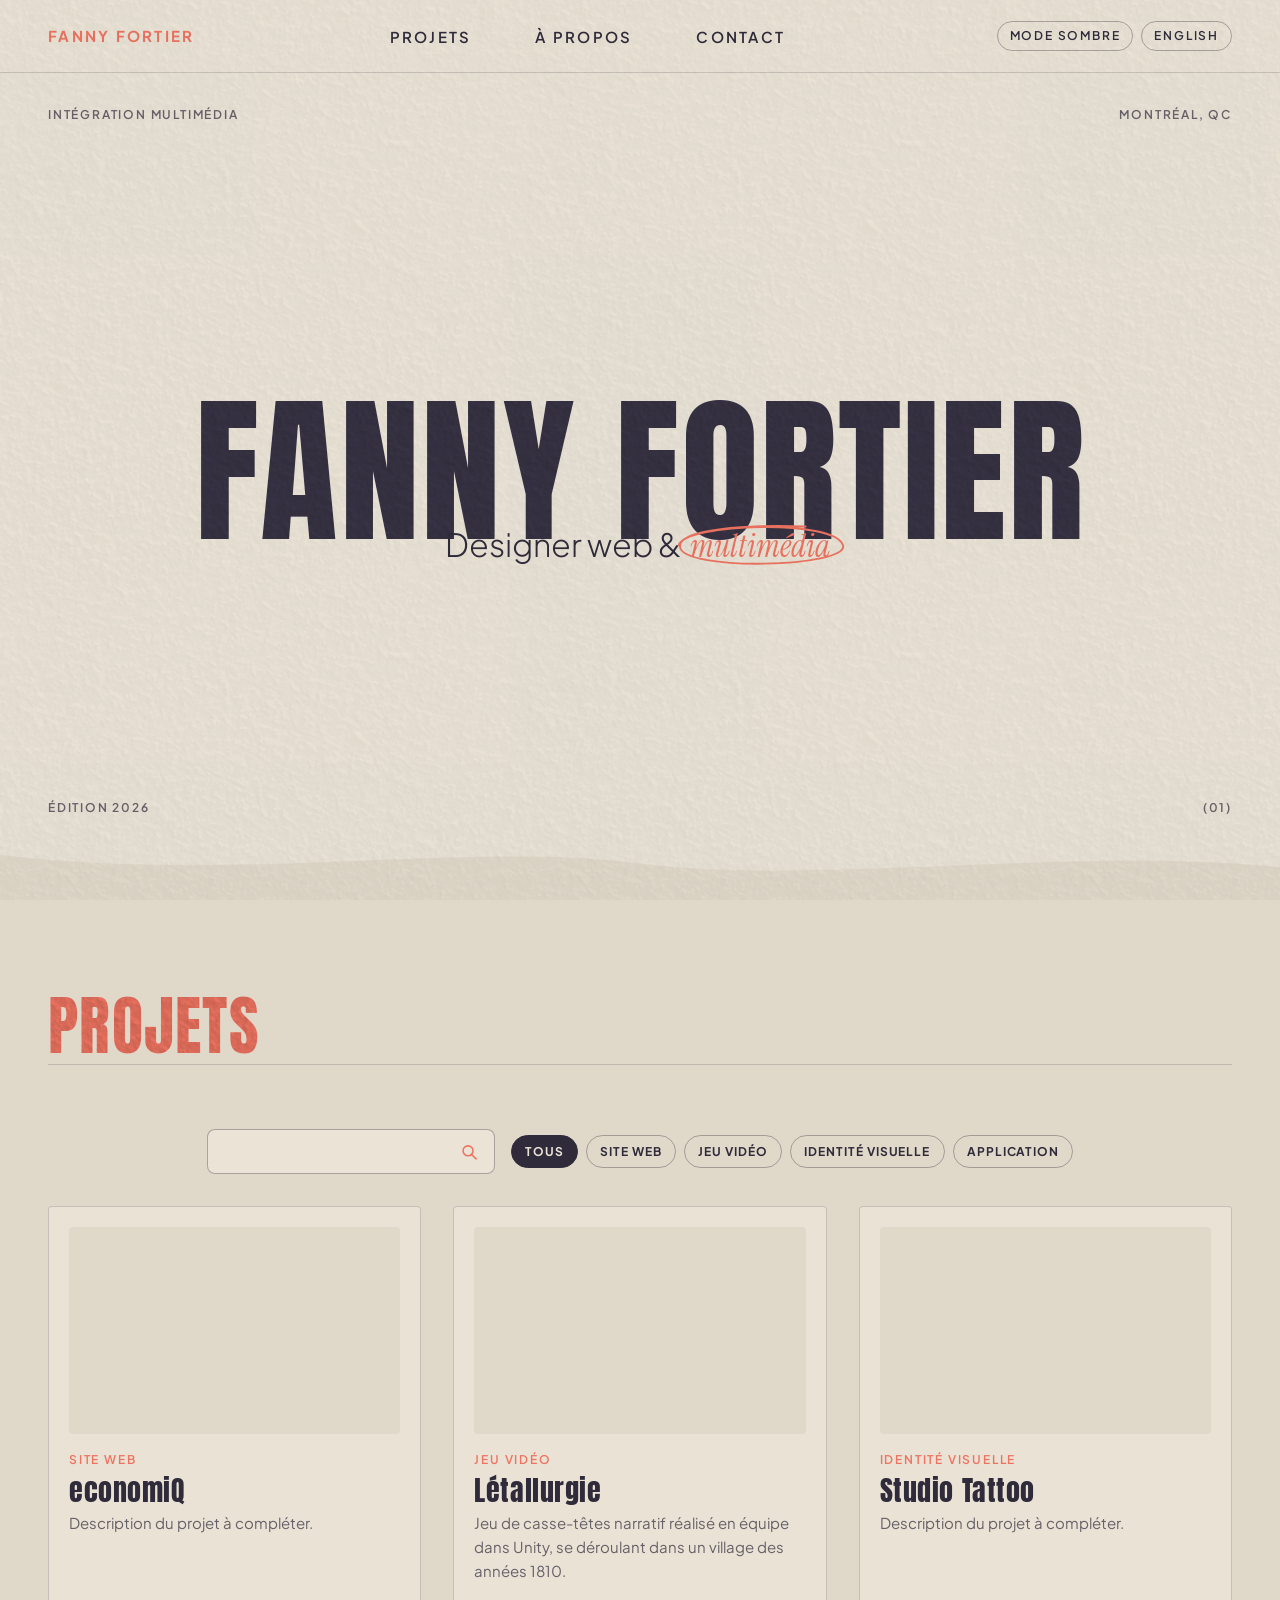
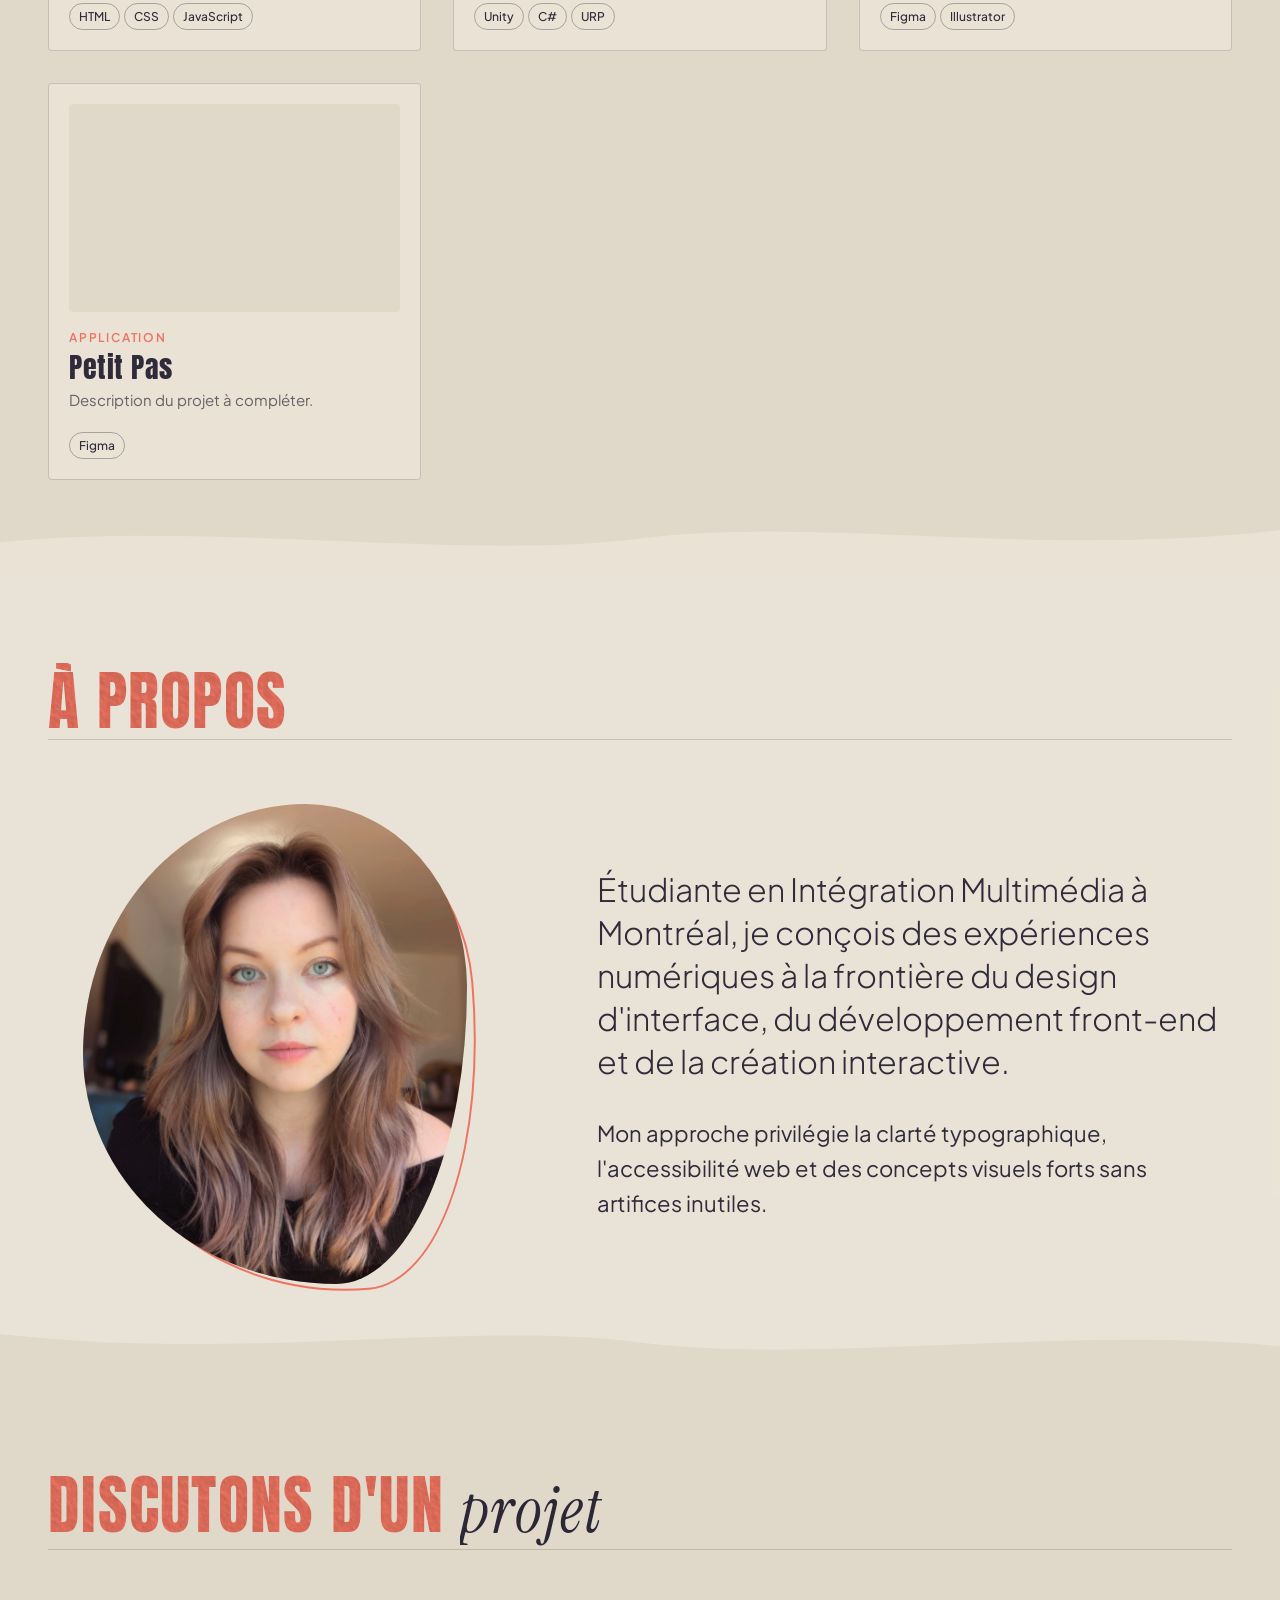
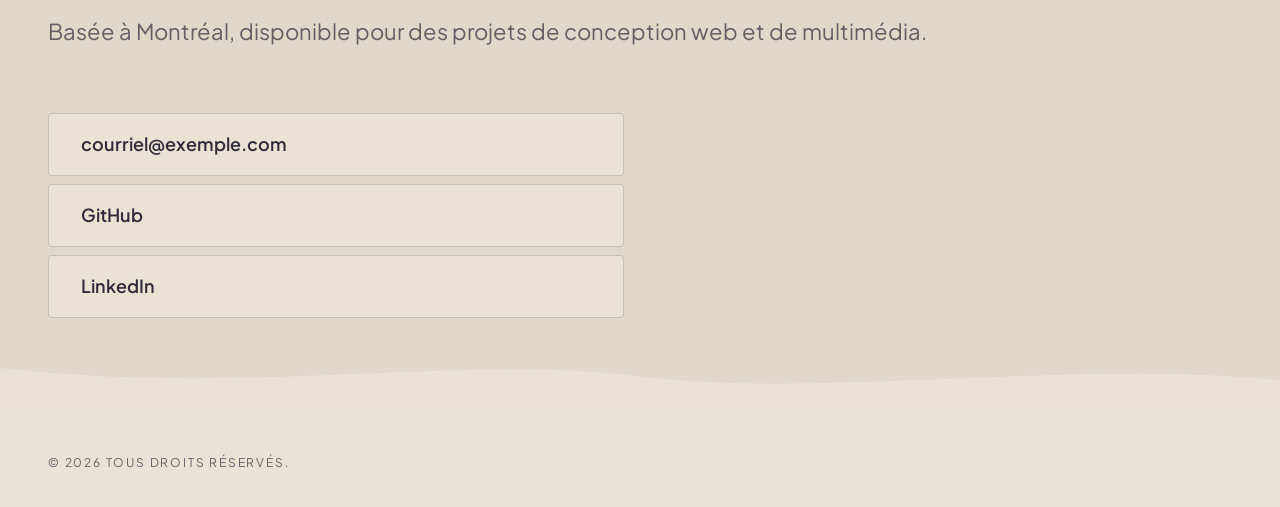
==== index.html @ d7e5c722 "Séparation et organisation des scripts js, et intégration d'animations de chargement" ====
<!DOCTYPE html>
<html lang="fr">
<head>
  <meta charset="UTF-8">
  <meta name="viewport" content="width=device-width, initial-scale=1">
  <title data-i18n="site.titre">Portfolio — Fanny Fortier</title>
  <meta name="description" data-i18n-content="site.description" content="Portfolio de Fanny Fortier, designer web & multimédia basée à Montréal.">

  <link rel="stylesheet" href="styles/main.css">
  <link rel="stylesheet" href="styles/entete.css">
  <link rel="stylesheet" href="styles/hero.css">
  <link rel="stylesheet" href="styles/projets.css">
  <link rel="stylesheet" href="styles/apropos.css">
  <link rel="stylesheet" href="styles/contact.css">
  <link rel="stylesheet" href="styles/pied.css">
  <link rel="stylesheet" href="styles/animations.css">

  <script type="module" src="scripts/interactif.js"></script>
</head>

<body>

  <!-- ========== FILTRES SVG (edge boil) ========== -->
  <svg class="filtres-svg" aria-hidden="true" focusable="false">
    <filter id="boil-1">
      <feTurbulence type="fractalNoise" baseFrequency="0.035" numOctaves="2" seed="3" result="bruit" />
      <feDisplacementMap in="SourceGraphic" in2="bruit" scale="4" xChannelSelector="R" yChannelSelector="G" />
    </filter>
    <filter id="boil-2">
      <feTurbulence type="fractalNoise" baseFrequency="0.035" numOctaves="2" seed="17" result="bruit" />
      <feDisplacementMap in="SourceGraphic" in2="bruit" scale="4" xChannelSelector="R" yChannelSelector="G" />
    </filter>
    <filter id="boil-3">
      <feTurbulence type="fractalNoise" baseFrequency="0.035" numOctaves="2" seed="42" result="bruit" />
      <feDisplacementMap in="SourceGraphic" in2="bruit" scale="4" xChannelSelector="R" yChannelSelector="G" />
    </filter>
    <filter id="boil-4">
      <feTurbulence type="fractalNoise" baseFrequency="0.035" numOctaves="2" seed="88" result="bruit" />
      <feDisplacementMap in="SourceGraphic" in2="bruit" scale="4" xChannelSelector="R" yChannelSelector="G" />
    </filter>
  </svg>

  <!-- ========== EN-TÊTE ========== -->
  <header class="entete">
    <div class="conteneur entete__interieur">

      <a href="#" class="entete__logo" data-i18n="site.nom">Fanny Fortier</a>

      <nav id="navigation-principale" class="navigation" aria-label="Navigation principale" data-i18n-aria-label="nav.etiquette">
        <ul class="navigation__liste">
          <li><a href="#projects" data-i18n="nav.projets">Projets</a></li>
          <li><a href="#about" data-i18n="nav.apropos">À propos</a></li>
          <li><a href="#contact" data-i18n="nav.contact">Contact</a></li>
        </ul>

        <div class="controles">
          <button type="button" id="bouton-theme" class="controles__bouton" aria-pressed="false">
            <span data-i18n="controles.theme">Mode sombre</span>
          </button>
          <button type="button" id="bouton-langue" class="controles__bouton">
            <span data-i18n="controles.langue">English</span>
          </button>
        </div>
      </nav>

      <button type="button" id="bouton-menu" class="entete__menu-bouton" aria-expanded="false" aria-controls="navigation-principale">
        <span class="visuellement-cache" data-i18n="menu.ouvrir">Ouvrir le menu</span>
        <span class="entete__menu-icone" aria-hidden="true"></span>
      </button>

    </div>
  </header>


  <!-- ========== CONTENU PRINCIPAL ========== -->
  <main>

    <!-- ========== HERO SECTION ========== -->
    <section class="hero">
      <span class="hero__etiquette hero__etiquette--tl etiquette" data-i18n="hero.role">Intégration multimédia</span>
      <span class="hero__etiquette hero__etiquette--tr etiquette" data-i18n="hero.lieu">Montréal, QC</span>
      
      <div class="hero__contenu">
        <h1 class="hero__nom" data-i18n-lettres="hero.nom">FANNY FORTIER</h1>
        <p class="hero__sous-titre">
          <span data-i18n="hero.sousTitre.debut">Designer web &amp;</span>
          <span class="hero__mot-accent">
            <span class="texte-accent" data-i18n="hero.sousTitre.accent">multimédia</span>
            <svg class="hero__cercle-svg" viewBox="0 0 240 80" aria-hidden="true">
              <path d="M 10 40 C 20 10, 220 5, 230 40 C 238 70, 15 75, 12 42 C 10 20, 90 12, 180 15" pathLength="1" fill="none" stroke="currentColor" stroke-width="2.5" stroke-linecap="round"/>
            </svg>
          </span>
          <span data-i18n="hero.sousTitre.fin"></span>
        </p>
      </div>

      <span class="hero__etiquette hero__etiquette--bl etiquette" data-i18n="hero.edition">Édition 2026</span>
      <span class="hero__etiquette hero__etiquette--br etiquette">(01)</span>
    </section>

    <!-- ========== PROJETS ========== -->
    <section id="projects" class="section">
      <div class="conteneur">
        <div class="projets__entete">
          <h2 data-i18n="projets.titre">Projets</h2>
        </div>

        <div class="filtre-projets">
          <div class="filtre-projets__recherche">
            <label for="recherche-projets" class="visuellement-cache" data-i18n="filtre.recherche">Rechercher un projet</label>
            <input type="search" id="recherche-projets" class="filtre-projets__champ" autocomplete="off">
            <svg class="filtre-projets__icone" viewBox="0 0 24 24" aria-hidden="true">
              <circle cx="10.5" cy="10.5" r="6.5" />
              <path d="M15.5 15.5 21 21" />
            </svg>
          </div>
          <div id="filtre-categories" class="filtre-projets__categories" role="group" aria-label="Filtrer par catégorie" data-i18n-aria-label="filtre.etiquette"></div>
        </div>
        <p id="statut-projets" class="visuellement-cache" aria-live="polite"></p>

        <div id="grille-projets" class="grille-projets">
          <p class="grille-projets__message" data-i18n="projets.chargement">Chargement des projets…</p>
        </div>
      </div>
    </section>

    <!-- ========== À PROPOS ========== -->
    <section id="about" class="section">
      <div class="conteneur">
        <div class="apropos__entete">
          <h2 data-i18n="apropos.titre">À propos</h2>
        </div>
        <div class="apropos__grille">
          <figure class="apropos__photo">
            <img src="images/apropos/fanny.jpg" alt="Fanny Fortier">
          </figure>
          <div class="apropos__contenu">
            <p class="apropos__accroche" data-i18n="apropos.accroche">Étudiante en Intégration Multimédia à Montréal, je conçois des expériences numériques à la frontière du design d'interface, du développement front-end et de la création interactive.</p>
            <p class="apropos__texte" data-i18n="apropos.texte">Mon approche privilégie la clarté typographique, l'accessibilité web et des concepts visuels forts sans artifices inutiles.</p>
          </div>
        </div>
      </div>
    </section>

    <!-- ========== CONTACT ========== -->
    <section id="contact" class="section">
      <div class="conteneur">
        <div class="contact__entete">
          <h2>
            <span data-i18n="contact.titre.debut">Discutons d'un</span>
            <span class="texte-accent" data-i18n="contact.titre.accent">projet</span>
          </h2>
        </div>
        <p data-i18n="contact.texte">Basée à Montréal, disponible pour des projets de conception web et de multimédia.</p>
        <ul class="contact__liste">
          <li><a href="mailto:courriel@exemple.com">courriel@exemple.com</a></li>
          <li><a href="https://github.com/" target="_blank" rel="noopener">GitHub</a></li>
          <li><a href="https://www.linkedin.com/" target="_blank" rel="noopener">LinkedIn</a></li>
        </ul>
      </div>
    </section>

  </main>


  <!-- ========== PIED DE PAGE ========== -->
  <footer class="pied">
    <div class="conteneur">
      <p><small>© <span id="annee-courante"></span> <span data-i18n="pied.texte">Tous droits réservés.</span></small></p>
    </div>
  </footer>


  <!-- ========== GABARIT D'UNE CARTE DE PROJET ========== -->
  <template id="gabarit-carte-projet">
    <article class="carte-projet">
      <div class="carte-projet__vignette">
        <img src="" alt="" loading="lazy">
      </div>
      <div class="carte-projet__contenu">
        <p class="carte-projet__categorie"></p>
        <h3 class="carte-projet__titre">
          <a href="" class="carte-projet__lien"></a>
        </h3>
        <p class="carte-projet__description"></p>
        <ul class="carte-projet__tags"></ul>
      </div>
    </article>
  </template>


  <!-- ========== LIGHTBOX ========== -->
  <dialog id="lightbox" class="lightbox">
    <button type="button" class="lightbox__fermer" data-i18n-aria-label="lightbox.fermer" aria-label="Fermer">
      <span aria-hidden="true">×</span>
    </button>
    <img class="lightbox__image" src="" alt="">
  </dialog>

</body>
</html>
---- styles/main.css ----
@import url("https://fonts.googleapis.com/css2?family=Anton&family=Instrument+Serif:ital@1&family=Plus+Jakarta+Sans:wght@300;400;500;600;700&display=swap");

/* =========================
   MAIN.CSS — général
   ========================= */

/* ---------- 1. VARIABLES ---------- */

/* Palette de couleur */
:root {
  color-scheme: light;

  /* Palette officielle */
  --charbon: #2f2b3a;
  --charbon-clair: #3a3547;
  --creme: #eae3d6;
  --creme-fonce: #dfd7c8;
  --corail: #ee7360;
  --corail-pale: #f4a596;
  --corail-fonce: #b8432f;

  /* Thème clair - Fonds translucides */
  --couleur-fond: color-mix(in srgb, var(--creme) 88%, transparent);
  --couleur-surface: color-mix(in srgb, var(--creme-fonce) 90%, transparent);
  --couleur-fond-plein: var(--creme);
  
  --couleur-texte: var(--charbon);
  --couleur-hero-nom: var(--charbon-clair);
  --couleur-logo: var(--corail);
  --couleur-logo-actif: var(--corail-fonce);
  --couleur-texte-doux: color-mix(in srgb, var(--charbon) 70%, transparent);
  --couleur-ligne: color-mix(in srgb, var(--charbon) 18%, transparent);
  --couleur-ligne-forte: color-mix(in srgb, var(--charbon) 35%, transparent);
  --couleur-accent: var(--corail);
  --couleur-accent-texte: var(--corail);
  --couleur-voile: color-mix(in srgb, var(--charbon) 85%, transparent);


  /* Polices */
  --police-titre: "Anton", Impact, sans-serif;
  --police-accent: "Instrument Serif", Georgia, serif;
  --police-texte: "Plus Jakarta Sans", system-ui, sans-serif;

  /* Tailles typographiques */
  --taille-hero: clamp(2.75rem, 0.3333rem + 12.0833vw, 10rem);
  --taille-h1: clamp(2.5rem, 1.3333rem + 5.8333vw, 6rem);
  --taille-h2: clamp(2rem, 1.3333rem + 3.3333vw, 4rem);
  --taille-h3: clamp(1.375rem, 1.25rem + 0.625vw, 1.75rem);
  --taille-intertitre: clamp(1.75rem, 1.4167rem + 1.6667vw, 2.75rem);
  --taille-accroche: clamp(1.25rem, 1rem + 1.25vw, 2rem);
  --taille-grand: clamp(1.125rem, 1.0417rem + 0.4167vw, 1.375rem);
  --taille-texte: clamp(1rem, 0.9583rem + 0.2083vw, 1.125rem);
  --taille-petit: clamp(0.875rem, 0.8542rem + 0.1042vw, 0.9375rem);
  --taille-micro: clamp(0.6875rem, 0.6667rem + 0.1042vw, 0.75rem);

  /* Graisses */
  --graisse-legere: 300;
  --graisse-normale: 400;
  --graisse-moyenne: 500;
  --graisse-forte: 600;
  --graisse-grasse: 700;

  /* Interlignage & Espacement */
  --interligne: 1.6;
  --interligne-titre: 0.92;
  --titre-debord-haut: 0.15em;
  --titre-debord-bas: 0.25em;
  --interligne-moyen: 1.2;
  --lettres-espacees: 0.15em;

  /* Espaces */
  --espace-xs: 0.25rem;
  --espace-s: 0.5rem;
  --espace-m: 1rem;
  --espace-l: 2rem;
  --espace-xl: 4rem;
  --espace-xxl: 6rem;

  /* Layout */
  --largeur-max: 84rem;
  --largeur-texte: 65ch;
  --largeur-blocs: 52rem;
  --gouttiere: clamp(1.25rem, 4vw, 3rem);
  --entete-hauteur: 4.5rem;
  --carte-largeur-min: 18rem;

  /* Formes */
  --rayon-pilule: 999px;
  --rayon-carte: 0.25rem;
  --rayon-petit: 0.25rem;
  --rayon-champ: 0.5rem;
  --forme-organique: 58% 42% 34% 66% / 52% 38% 62% 48%;
  --bordure: 1px solid var(--couleur-ligne);

  /* Vagues entre les sections */
  --vague-hauteur: clamp(2rem, 1.3333rem + 3.3333vw, 4rem);
  --vague-forme: url("data:image/svg+xml,%3Csvg xmlns='http://www.w3.org/2000/svg' viewBox='0 0 1440 120' preserveAspectRatio='none'%3E%3Cpath d='M0,32 C280,85 520,5 720,48 C920,90 1200,15 1440,55 L1440,120 L0,120 Z'/%3E%3C/svg%3E");

  /* Mouvement */
  --duree-theme: 0.3s;
  --duree-survol: 0.2s;
  --duree-menu: 0.5s;
  --courbe-menu: cubic-bezier(0.65, 0, 0.35, 1);

  /* Texture */
  --texture-mode: multiply;
  --texture-taille: 512px;
  --texture-opacite: 0.3;

  /* Photo */
  --photo-filtre: brightness(1.08) contrast(0.92) saturate(1.05);
  --photo-teinte: #e2869c;
  --photo-teinte-opacite: 0.2;
}

/* ---------- 2. THÈME SOMBRE ---------- */
.dark-theme {
  color-scheme: dark;

  /* Thème sombre — Légère transparence pour laisser passer le grain */
  --couleur-fond: color-mix(in srgb, var(--charbon) 90%, transparent);
  --couleur-surface: color-mix(in srgb, var(--charbon-clair) 92%, transparent);
  --couleur-fond-plein: var(--charbon);
  
  --couleur-texte: var(--creme);
  --couleur-hero-nom: var(--creme);
  --couleur-logo: var(--corail-pale);
  --couleur-logo-actif: var(--corail);
  --couleur-texte-doux: color-mix(in srgb, var(--creme) 70%, transparent);
  --couleur-ligne: color-mix(in srgb, var(--creme) 18%, transparent);
  --couleur-ligne-forte: color-mix(in srgb, var(--creme) 35%, transparent);
  --couleur-accent-texte: var(--corail);

  --texture-mode: multiply;
  --texture-opacite: 0.4;

  --photo-filtre: brightness(0.98) contrast(0.95) saturate(1);
}



/* ---------- 3. RESET ---------- */
*,
*::before,
*::after {
  box-sizing: border-box;
}

body,
h1, h2, h3, h4,
p,
ul,
figure {
  margin: 0;
}

/* Background */
html {
  background-color: var(--creme);
}

.dark-theme {
  background-color: var(--charbon);
}

body {
  position: relative;
  min-height: 100vh;
  background-color: var(--couleur-fond);
  color: var(--couleur-texte);
}

/* Texture globale */
body::before {
  content: "";
  position: fixed;
  inset: 0;
  z-index: 1000;
  pointer-events: none;

  background-image: url('../images/texture/rough-tuile.webp');
  background-repeat: repeat;
  background-size: var(--texture-taille);

  opacity: var(--texture-opacite);
  mix-blend-mode: var(--texture-mode);
}

[hidden] {
  display: none !important;
}

ul[class] {
  padding: 0;
  list-style: none;
}

img {
  display: block;
  max-width: 100%;
  height: auto;
}

button,
input,
textarea,
select {
  font: inherit;
  color: inherit;
}

html {
  scroll-behavior: smooth;
}

:focus-visible {
  outline: 2px solid var(--couleur-accent);
  outline-offset: 3px;
}


/* ---------- 4. TYPOGRAPHIE ---------- */
body {
  font-family: var(--police-texte);
  font-size: var(--taille-texte);
  font-weight: var(--graisse-normale);
  line-height: var(--interligne);
}

h1,
h2,
h3 {
  font-family: var(--police-titre);
  font-weight: var(--graisse-normale);
  line-height: var(--interligne-titre);
  letter-spacing: 0.02em;
}

h1 {
  font-size: var(--taille-h1);
  text-transform: uppercase;
}

h2 {
  font-size: var(--taille-h2);
  text-transform: uppercase;
}

h3 {
  font-size: var(--taille-h3);
  line-height: var(--interligne-moyen);
}

/* Texture dans les titres */
:is(h1, h2):not(:has(*)),
:is(h1, h2) :not(:has(*)) {
  background-image:
    url('../images/texture/rough-tuile.webp'),
    linear-gradient(currentColor, currentColor);
  background-size: var(--texture-taille), auto;
  background-blend-mode: multiply;
  -webkit-background-clip: text;
  background-clip: text;
  -webkit-text-fill-color: transparent;
  padding-block: var(--titre-debord-haut) var(--titre-debord-bas);
  margin-block: calc(var(--titre-debord-haut) * -1) calc(var(--titre-debord-bas) * -1);
}

/* Titre en morceaux : chaque morceau garde sa propre couleur */
:is(h1, h2) * {
  display: inline-block;
}

/* Surlignage */
::selection {
  background-color: var(--couleur-texte);
  color: var(--couleur-fond-plein);
}

h1::selection,
h1 *::selection {
  background-color: color-mix(in srgb, var(--corail) 50%, transparent);
}

h2::selection,
h2 *::selection {
  background-color: color-mix(in srgb, var(--couleur-texte) 25%, transparent);
}

@media (forced-colors: active) {
  :is(h1, h2):not(:has(*)),
  :is(h1, h2) :not(:has(*)) {
    background-image: none;
    -webkit-text-fill-color: currentColor;
  }
}

p {
  max-width: var(--largeur-texte);
}

small {
  font-size: var(--taille-petit);
}

a {
  color: inherit;
  text-underline-offset: 0.2em;
}

a:hover {
  color: var(--couleur-accent);
}

strong {
  font-weight: var(--graisse-grasse);
}


/* ---------- 5. LAYOUT DE BASE ---------- */
body {
  min-height: 100vh;
  background-color: var(--couleur-fond);
  color: var(--couleur-texte);
}

.conteneur {
  width: 100%;
  max-width: var(--largeur-max);
  margin-inline: auto;
  padding-inline: var(--gouttiere);
}

.section {
  padding-block: var(--espace-xxl);
  scroll-margin-top: var(--entete-hauteur);
}


/* ---------- 6. UTILITAIRES ---------- */
.etiquette {
  font-size: var(--taille-micro);
  font-weight: var(--graisse-forte);
  letter-spacing: var(--lettres-espacees);
  text-transform: uppercase;
  color: var(--couleur-texte-doux);
}

.texte-accent {
  font-family: var(--police-accent);
  font-style: italic;
  font-weight: var(--graisse-normale);
  text-transform: none;
  color: var(--couleur-accent);
}

.texte-doux {
  color: var(--couleur-texte-doux);
}

.visuellement-cache {
  position: absolute;
  width: 1px;
  height: 1px;
  overflow: hidden;
  clip-path: inset(50%);
  white-space: nowrap;
}


/* ---------- 7. SECTIONS ---------- */
.apropos__entete,
.projets__entete,
.contact__entete {
  display: flex;
  align-items: baseline;
  gap: var(--espace-m);
  margin-bottom: var(--espace-xl);
  border-bottom: var(--bordure);
  padding-bottom: var(--espace-s);
}

/* Titres de section */
.section h2 {
  color: var(--couleur-accent-texte);
}

.section h2 .texte-accent {
  color: var(--couleur-texte);
}


/* ---------- 8. VAGUES ENTRE LES SECTIONS ---------- */
.section,
.pied {
  position: relative;
}

/* Hérite le fond */
.section::before,
.pied::before {
  content: "";
  position: absolute;
  bottom: calc(100% - 1px);
  left: 0;
  width: 100%;
  height: var(--vague-hauteur);
  background-color: inherit;
  -webkit-mask: var(--vague-forme) center bottom / 100% 100% no-repeat;
  mask: var(--vague-forme) center bottom / 100% 100% no-repeat;
  pointer-events: none;
  transition: background-color var(--duree-theme) ease;
}

/* Variation */
.section:nth-of-type(odd)::before {
  transform: scaleX(-1);
}


/* ---------- 9. TRANSITIONS & ACCESSIBILITÉ ---------- */
body,
body > * {
  transition:
    background-color var(--duree-theme) ease,
    color var(--duree-theme) ease,
    border-color var(--duree-theme) ease;
}

@media (prefers-reduced-motion: reduce) {
  html {
    scroll-behavior: auto;
  }

  * {
    transition: none !important;
  }
}
---- styles/entete.css ----
/* =========================
   ENTETE.CSS — en-tête et navigation
   ========================= */

/* ---------- 1. EN-TÊTE FLOU ---------- */
.entete {
  position: sticky;
  top: 0;
  z-index: 100;
  border-bottom: var(--bordure);
  background-color: color-mix(in srgb, var(--couleur-fond) 82%, transparent);
  backdrop-filter: blur(12px);
  -webkit-backdrop-filter: blur(12px);
}

.entete__interieur {
  display: flex;
  align-items: center;
  justify-content: space-between;
  gap: var(--espace-m);
  height: var(--entete-hauteur);
}

.entete__logo {
  font-family: var(--police-texte);
  font-size: var(--taille-petit);
  font-weight: var(--graisse-grasse);
  letter-spacing: var(--lettres-espacees);
  text-transform: uppercase;
  text-decoration: none;
  color: var(--couleur-logo);
  transition: color var(--duree-survol) ease;
  -webkit-tap-highlight-color: transparent;
}

.entete__logo:hover,
.entete__logo:active,
.entete__logo:focus-visible {
  color: var(--couleur-logo-actif);
}

.navigation__liste {
  display: flex;
  align-items: center;
  gap: var(--espace-xl);
}

.navigation__liste a {
  font-size: var(--taille-petit);
  font-weight: var(--graisse-forte);
  letter-spacing: var(--lettres-espacees);
  text-transform: uppercase;
  text-decoration: none;
  transition: color var(--duree-survol) ease;
}

.controles {
  display: flex;
  align-items: center;
  gap: var(--espace-s);
}

.controles__bouton {
  padding: 0.4em 1em;
  border: 1px solid var(--couleur-ligne-forte);
  border-radius: var(--rayon-pilule);
  background: transparent;
  font-size: var(--taille-micro);
  font-weight: var(--graisse-forte);
  letter-spacing: var(--lettres-espacees);
  text-transform: uppercase;
  cursor: pointer;
  transition: border-color var(--duree-survol) ease, color var(--duree-survol) ease;
}

.controles__bouton:hover {
  border-color: var(--couleur-accent);
  color: var(--couleur-accent);
}


/* Navigation et contrôles */
.navigation {
  display: flex;
  flex: 1;
  align-items: center;
  gap: var(--espace-l);
}

.navigation__liste {
  margin-inline: auto;
}

/* Bouton hamburger (Mobile) */
.entete__menu-bouton {
  display: none;
  position: relative;
  z-index: 2;
  flex-shrink: 0;
  width: 2.75rem;
  height: 2.75rem;
  padding: 0;
  border: 1px solid var(--couleur-ligne-forte);
  border-radius: var(--rayon-pilule);
  background: transparent;
  cursor: pointer;
}

/* Icone Hamburger */
.entete__menu-icone,
.entete__menu-icone::before,
.entete__menu-icone::after {
  position: absolute;
  width: 1.1rem;
  height: 2px;
  border-radius: 2px;
  background-color: currentColor;
  transition: transform var(--duree-survol) ease, background-color var(--duree-survol) ease;
}

.entete__menu-icone {
  top: calc(50% - 1px);
  left: calc(50% - 0.55rem);
}

.entete__menu-icone::before,
.entete__menu-icone::after {
  content: "";
  left: 0;
}

.entete__menu-icone::before {
  top: -6px;
}

.entete__menu-icone::after {
  top: 6px;
}

/* Cacher quand menu s'ouvre */
.entete__menu-bouton[aria-expanded="true"] .entete__menu-icone {
  background-color: transparent;
}

.entete__menu-bouton[aria-expanded="true"] .entete__menu-icone::before {
  transform: translateY(6px) rotate(45deg);
}

.entete__menu-bouton[aria-expanded="true"] .entete__menu-icone::after {
  transform: translateY(-6px) rotate(-45deg);
}


/* ---------- 2. RESPONSIVE ---------- */
@media (max-width: 48rem) {
  /* Menu plein écran */
  .entete__menu-bouton {
    display: block;
  }

  .entete__logo {
    position: relative;
    z-index: 2;
  }

  .navigation {
    position: fixed;
    top: 0;
    left: 0;
    z-index: 1;
    flex-direction: column;
    justify-content: flex-start;
    gap: var(--espace-xl);
    width: 100%;
    height: calc(var(--entete-hauteur) + 1px);
    padding: calc(var(--entete-hauteur) + var(--espace-xxl)) var(--gouttiere) var(--espace-xl);
    overflow: hidden;
    border-bottom: var(--bordure);
    background-color: var(--couleur-fond-plein);
    visibility: hidden;
    transition:
      height var(--duree-menu) var(--courbe-menu),
      visibility 0s linear var(--duree-menu);
  }

  .navigation--ouverte {
    height: 100dvh;
    visibility: visible;
    transition:
      height var(--duree-menu) var(--courbe-menu),
      visibility 0s;
  }

  .navigation > * {
    opacity: 0;
    transform: translateY(-1rem);
    transition:
      opacity var(--duree-survol) ease,
      transform var(--duree-survol) ease;
  }

  .navigation--ouverte > * {
    opacity: 1;
    transform: none;
    transition:
      opacity var(--duree-theme) ease calc(var(--duree-menu) / 2),
      transform var(--duree-theme) var(--courbe-menu) calc(var(--duree-menu) / 2);
  }

  .navigation__liste {
    flex-direction: column;
    align-items: center;
    gap: var(--espace-l);
    margin-inline: 0;
  }

  .navigation__liste a {
    font-family: var(--police-titre);
    font-size: var(--taille-h2);
    font-weight: var(--graisse-normale);
    letter-spacing: 0.02em;
  }

  .menu-ouvert {
    overflow: hidden;
  }
}
---- styles/hero.css ----
/* =========================
   HERO.CSS — section d'accueil
   ========================= */

/* ---------- 1. HERO SECTION ---------- */
.hero {
  position: relative;
  display: flex;
  flex-direction: column;
  justify-content: center;
  align-items: center;
  min-height: calc(100vh - var(--entete-hauteur));
  padding-inline: var(--gouttiere);
  text-align: center;
  overflow: hidden;
}

/* Étiquettes */
.hero__etiquette {
  position: absolute;
  z-index: 2;
}
.hero__etiquette--tl { top: var(--espace-l); left: var(--gouttiere); }
.hero__etiquette--tr { top: var(--espace-l); right: var(--gouttiere); }
.hero__etiquette--bl { bottom: calc(var(--espace-xl) + 20px); left: var(--gouttiere); }
.hero__etiquette--br { bottom: calc(var(--espace-xl) + 20px); right: var(--gouttiere); }

.hero__contenu {
  position: relative;
  z-index: 2;
  margin-block: auto;
}

.hero__nom {
  font-size: var(--taille-hero);
  line-height: 0.88;
  letter-spacing: 0.01em;
  color: var(--couleur-hero-nom);
  margin-bottom: calc(var(--espace-m) - var(--titre-debord-bas));
}

.hero__sous-titre {
  font-size: var(--taille-accroche);
  font-weight: var(--graisse-legere);
  margin-inline: auto;
  max-width: none;
}

.hero__mot-accent {
  position: relative;
  display: inline-block;
  padding-inline: 0.15em;
}

/* Cercle scribbly surligneur */
.hero__cercle-svg {
  position: absolute;
  top: -20%;
  left: -10%;
  width: 120%;
  height: 140%;
  pointer-events: none;
  color: var(--couleur-accent);
  overflow: visible;
}


/* ---------- 2. RESPONSIVE ---------- */
@media (max-width: 48rem) {
  .hero__etiquette--tl,
  .hero__etiquette--tr,
  .hero__etiquette--bl,
  .hero__etiquette--br {
    display: none; /* Masquer les petits coins sur mobile pour ne pas surcharger */
  }
}
---- styles/projets.css ----
/* =========================
   PROJETS.CSS — grille, filtres, page projet et lightbox
   ========================= */

/* ---------- 1. GRILLE ET FILTRES ---------- */
#projects {
  background-color: var(--couleur-surface);
}

.grille-projets {
  display: grid;
  grid-template-columns: repeat(auto-fill, minmax(min(100%, var(--carte-largeur-min)), 1fr));
  gap: var(--espace-l);
}

.grille-projets__message {
  color: var(--couleur-texte-doux);
}

/* Filtre et recherche */
.filtre-projets {
  display: flex;
  flex-wrap: wrap;
  align-items: center;
  justify-content: center;
  gap: var(--espace-m);
  margin-bottom: var(--espace-l);
}

.filtre-projets__recherche {
  position: relative;
  flex: 0 1 18rem;
}

.filtre-projets__champ {
  width: 100%;
  padding: 0.65em 2.75em 0.65em 1em;
  border: 1px solid var(--couleur-ligne-forte);
  border-radius: var(--rayon-champ);
  background-color: var(--couleur-fond-plein);
  font-size: var(--taille-petit);
  transition: border-color var(--duree-survol) ease;
}

.filtre-projets__champ:hover,
.filtre-projets__champ:focus {
  border-color: var(--couleur-accent);
}

.filtre-projets__icone {
  position: absolute;
  top: 50%;
  right: 0.9em;
  width: 1.15rem;
  height: 1.15rem;
  translate: 0 -50%;
  fill: none;
  stroke: var(--couleur-accent);
  stroke-width: 2;
  stroke-linecap: round;
  pointer-events: none;
}

.filtre-projets__categories {
  display: flex;
  flex-wrap: wrap;
  gap: var(--espace-s);
}

.filtre-projets__bouton {
  flex-shrink: 0;
  padding: 0.5em 1.1em;
  border: 1px solid var(--couleur-ligne-forte);
  border-radius: var(--rayon-pilule);
  background-color: transparent;
  font-size: var(--taille-micro);
  font-weight: var(--graisse-grasse);
  letter-spacing: 0.08em;
  text-transform: uppercase;
  white-space: nowrap;
  cursor: pointer;
  transition:
    background-color var(--duree-survol) ease,
    border-color var(--duree-survol) ease,
    color var(--duree-survol) ease;
}

.filtre-projets__bouton:hover {
  border-color: var(--couleur-accent);
  color: var(--couleur-accent);
}

.filtre-projets__bouton[aria-pressed="true"] {
  border-color: var(--couleur-texte);
  background-color: var(--couleur-texte);
  color: var(--couleur-fond-plein);
}

/* Carte de projet */
.carte-projet {
  position: relative;
  display: flex;
  flex-direction: column;
  gap: var(--espace-m);
  padding: 1.25rem;
  border: var(--bordure);
  border-radius: var(--rayon-carte);
  background-color: var(--couleur-fond);
  transition: border-color var(--duree-survol) ease;
}

.carte-projet:hover,
.carte-projet:focus-within {
  border-color: var(--couleur-accent);
}

/* Accessibilité de focus */
.carte-projet:has(.carte-projet__lien:focus-visible) {
  outline: 2px solid var(--couleur-accent);
  outline-offset: 3px;
}

.carte-projet:hover .carte-projet__titre {
  color: var(--couleur-accent);
}

.carte-projet__vignette {
  aspect-ratio: 16 / 10;
  overflow: hidden;
  border-radius: var(--rayon-petit);
  background-color: var(--couleur-surface);
}

.carte-projet__vignette img {
  width: 100%;
  height: 100%;
  object-fit: cover;
}

.carte-projet__contenu {
  display: flex;
  flex: 1;
  flex-direction: column;
  gap: var(--espace-xs);
}

.carte-projet__categorie,
.projet__categorie {
  font-size: var(--taille-micro);
  font-weight: var(--graisse-forte);
  letter-spacing: var(--lettres-espacees);
  text-transform: uppercase;
  color: var(--couleur-accent);
}

.carte-projet__titre {
  font-size: 1.75rem;
  transition: color var(--duree-survol) ease;
}

/* Lien projet */
.carte-projet__lien {
  color: inherit;
  text-decoration: none;
}

.carte-projet__lien::after {
  content: "";
  position: absolute;
  inset: 0;
}

.carte-projet__lien:focus-visible {
  outline: none;
}

.carte-projet__description {
  font-size: var(--taille-petit);
  color: var(--couleur-texte-doux);
  margin-bottom: var(--espace-m);
}

.carte-projet__tags {
  display: flex;
  flex-wrap: wrap;
  gap: var(--espace-xs);
}

.carte-projet__tags {
  margin-top: auto;
}

.carte-projet__tags li {
  padding: 0.25em 0.75em;
  border: 1px solid var(--couleur-ligne-forte);
  border-radius: var(--rayon-pilule);
  font-size: var(--taille-micro);
  font-weight: var(--graisse-moyenne);
}


/* ---------- 2. PAGE PROJET ---------- */
body:has(dialog[open]) {
  overflow: hidden;
}

/* Entête */
.projet__entete {
  padding-block: var(--espace-xl) calc(var(--espace-xxl) + var(--vague-hauteur));
}

.projet__entete .conteneur {
  display: flex;
  flex-direction: column;
  gap: var(--espace-m);
}

.projet__retour {
  align-self: flex-start;
  margin-bottom: var(--espace-l);
  text-decoration: none;
}

.projet__retour:hover {
  color: var(--couleur-accent);
}

.projet__description {
  max-width: 40ch;
  font-size: var(--taille-accroche);
  font-weight: var(--graisse-legere);
  line-height: 1.35;
}

/* Fiche */
.projet__fiche {
  display: grid;
  grid-template-columns: repeat(auto-fit, minmax(10rem, 1fr));
  gap: var(--espace-m) var(--espace-l);
  margin: var(--espace-l) 0 0;
  padding-top: var(--espace-m);
  border-top: var(--bordure);
}

.projet__fiche dt,
.bloc-media__infos dt {
  font-size: var(--taille-micro);
  font-weight: var(--graisse-forte);
  letter-spacing: var(--lettres-espacees);
  text-transform: uppercase;
  color: var(--couleur-texte-doux);
}

.projet__fiche dd {
  margin: var(--espace-xs) 0 0;
  font-weight: var(--graisse-moyenne);
}

.projet__liens {
  display: flex;
  flex-wrap: wrap;
  gap: var(--espace-s);
  margin-top: var(--espace-m);
}

.projet__liens a {
  display: inline-block;
  padding: 0.5em 1.1em;
  border: 1px solid var(--couleur-ligne-forte);
  border-radius: var(--rayon-pilule);
  font-size: var(--taille-micro);
  font-weight: var(--graisse-grasse);
  letter-spacing: 0.08em;
  text-transform: uppercase;
  text-decoration: none;
  transition: border-color var(--duree-survol) ease, color var(--duree-survol) ease;
}

.projet__liens a:hover {
  border-color: var(--couleur-accent);
}

/* Corps */
.projet__corps {
  background-color: var(--couleur-surface);
}

.projet__couverture {
  margin: 0 0 var(--espace-xxl);
}

.projet__couverture-bouton,
.bloc-media__image {
  display: block;
  width: 100%;
  padding: 0;
  border: 0;
  background: none;
  cursor: zoom-in;
}

.projet__couverture img {
  width: 100%;
  aspect-ratio: 16 / 9;
  object-fit: cover;
  border-radius: var(--rayon-carte);
}

/* Image introuvable */
.media--vide {
  aspect-ratio: 16 / 9;
  border-radius: var(--rayon-carte);
  background-color: var(--couleur-fond);
  cursor: default;
}

.media--vide img {
  display: none;
}

/* Colonne de lecture, les blocs pleine largeur en sortent */
.projet__blocs {
  display: grid;
  grid-template-columns: minmax(0, 1fr) min(var(--largeur-blocs), 100%) minmax(0, 1fr);
  row-gap: var(--espace-xxl);
}

.projet__blocs > * {
  grid-column: 2;
}

.projet__blocs > .bloc-media--pleine,
.projet__blocs > .bloc-duo {
  grid-column: 1 / -1;
}

/* Bloc texte */
.bloc-texte,
.bloc-duo__texte {
  display: flex;
  flex-direction: column;
  gap: var(--espace-m);
}

.bloc-texte__titre {
  font-size: var(--taille-intertitre);
}

.bloc-texte__paragraphes {
  display: flex;
  flex-direction: column;
  gap: var(--espace-m);
  font-size: var(--taille-grand);
}

/* Bloc média */
.bloc-media {
  margin: 0;
  overflow: hidden;
  border: var(--bordure);
  border-radius: var(--rayon-carte);
  background-color: var(--couleur-fond);
}

.bloc-media__cadre img,
.bloc-media__video {
  display: block;
  width: 100%;
  height: auto;
}

.bloc-media__video--externe {
  aspect-ratio: 16 / 9;
  height: auto;
  border: 0;
  background-color: var(--charbon);
}

.bloc-media .media--vide {
  border-radius: 0;
  background-color: var(--couleur-surface);
}

.bloc-media__fiche {
  display: flex;
  flex-wrap: wrap;
  align-items: baseline;
  justify-content: space-between;
  gap: var(--espace-s) var(--espace-l);
  padding: var(--espace-m);
  border-top: var(--bordure);
}

.bloc-media__legende {
  max-width: 45ch;
  font-size: var(--taille-petit);
  color: var(--couleur-texte-doux);
}

.bloc-media__infos {
  display: flex;
  flex-wrap: wrap;
  gap: var(--espace-xs) var(--espace-l);
  margin: 0;
}

.bloc-media__infos > div {
  display: flex;
  align-items: baseline;
  gap: var(--espace-s);
}

.bloc-media__infos dd {
  margin: 0;
  font-size: var(--taille-petit);
  font-weight: var(--graisse-moyenne);
}

/* Bloc duo */
.bloc-duo {
  display: grid;
  align-items: center;
  gap: var(--espace-l);
}

/* Projet suivant */
.projet__suivant {
  background-color: var(--couleur-fond);
}

.projet__suivant .conteneur {
  display: flex;
  flex-direction: column;
  align-items: center;
  gap: var(--espace-s);
  text-align: center;
}

.projet__suivant-lien {
  font-family: var(--police-titre);
  font-size: var(--taille-h2);
  line-height: var(--interligne-titre);
  text-transform: uppercase;
  text-decoration: none;
  color: var(--couleur-accent-texte);
}

.projet__suivant-lien::after {
  content: " →";
}

.projet__suivant-lien:hover {
  color: var(--couleur-texte);
}


/* ---------- 3. LIGHTBOX ---------- */
.lightbox {
  max-width: 90vw;
  max-height: 90vh;
  padding: var(--espace-m);
  border: var(--bordure);
  border-radius: var(--rayon-carte);
  background-color: var(--couleur-fond);
  color: var(--couleur-texte);
}

.lightbox::backdrop {
  background-color: var(--couleur-voile);
}

.lightbox__fermer {
  display: block;
  margin-left: auto;
  margin-bottom: var(--espace-s);
  padding: 0.2em 0.8em;
  border: 1px solid var(--couleur-ligne-forte);
  border-radius: var(--rayon-pilule);
  background: none;
  font-size: var(--taille-grand);
  cursor: pointer;
}

.lightbox__fermer:hover {
  border-color: var(--couleur-accent);
  color: var(--couleur-accent);
}

.lightbox__image {
  max-height: 80vh;
  width: auto;
  margin-inline: auto;
}


/* ---------- 4. RESPONSIVE ---------- */
@media (max-width: 64rem) {

  /* Filtre : scroll horizontal */
  .filtre-projets {
    flex-direction: column;
    align-items: stretch;
  }

  .filtre-projets__recherche {
    flex: none;
    align-self: center;
    width: min(100%, 28rem);
  }

  .filtre-projets__categories {
    flex-wrap: nowrap;
    margin-inline: calc(var(--gouttiere) * -1);
    padding: 2px var(--gouttiere);
    overflow-x: auto;
    overscroll-behavior-x: contain;
    scrollbar-width: none;
  }

  .filtre-projets__categories::-webkit-scrollbar {
    display: none;
  }

  .filtre-projets__categories > :first-child {
    margin-left: auto;
  }

  .filtre-projets__categories > :last-child {
    margin-right: auto;
  }
}

@media (max-width: 48rem) {
  .filtre-projets__recherche {
    align-self: stretch;
    width: 100%;
  }

  .filtre-projets__categories > :first-child {
    margin-left: 0;
  }
  /* Grille : scroll horizontal */
  .grille-projets {
    display: flex;
    gap: var(--espace-m);
    margin-inline: calc(var(--gouttiere) * -1);
    padding-inline: var(--gouttiere);
    padding-bottom: var(--espace-m);
    overflow-x: auto;
    overscroll-behavior-x: contain;
    scroll-snap-type: x mandatory;
    scroll-padding-inline: var(--gouttiere);
  }

  .carte-projet {
    flex: 0 0 min(82%, 20rem);
    scroll-snap-align: start;
  }
  /* Page projet */
  .projet__entete {
    padding-top: var(--espace-l);
  }

  .projet__couverture {
    margin-bottom: var(--espace-xl);
  }

  .projet__blocs {
    row-gap: var(--espace-xl);
  }

  .bloc-media__fiche {
    flex-direction: column;
  }
}

@media (min-width: 48rem) {
  .bloc-duo {
    grid-template-columns: minmax(0, 1fr) minmax(0, 1fr);
    gap: var(--espace-xl);
  }

  .bloc-duo--inverse .bloc-duo__media {
    order: 2;
  }
}
---- styles/apropos.css ----
/* =========================
   APROPOS.CSS — section À propos
   ========================= */

/* ---------- 1. À PROPOS ---------- */
#about {
  background-color: var(--couleur-fond);
}

.apropos__grille {
  display: grid;
  gap: var(--espace-xl);
  align-items: center;
}

.apropos__photo {
  position: relative;
  isolation: isolate;
  justify-self: center;
  width: min(70%, 16rem);
  aspect-ratio: 4 / 5;
  margin: 0;
}

.apropos__photo::before {
  content: "";
  position: absolute;
  inset: 0;
  border: 2px solid var(--couleur-accent);
  border-radius: var(--forme-organique);
  translate: 0.75rem 0.75rem;
  rotate: -5deg;
}

.apropos__photo img {
  position: relative;
  width: 100%;
  height: 100%;
  object-fit: cover;
  overflow: hidden;
  border-radius: var(--forme-organique);
  background-color: var(--couleur-surface);
  color: transparent;
  filter: var(--photo-filtre);
}

.apropos__photo::after {
  content: "";
  position: absolute;
  inset: 0;
  border-radius: var(--forme-organique);
  background-color: var(--photo-teinte);
  opacity: var(--photo-teinte-opacite);
  mix-blend-mode: soft-light;
  pointer-events: none;
}

.apropos__contenu {
  display: flex;
  flex-direction: column;
  gap: var(--espace-l);
}

.apropos__accroche {
  font-size: var(--taille-accroche);
  font-weight: var(--graisse-legere);
  line-height: 1.35;
}

.apropos__texte {
  font-size: var(--taille-grand);
}

@media (min-width: 48rem) {
  .apropos__grille {
    grid-template-columns: minmax(0, 2fr) minmax(0, 3fr);
  }

  .apropos__photo {
    width: 100%;
  }
}

@media (min-width: 64rem) {
  .apropos__grille {
    grid-template-columns: minmax(0, 5fr) minmax(0, 7fr);
    gap: var(--espace-xxl);
  }

  .apropos__photo {
    width: min(100%, 24rem);
  }
}
---- styles/contact.css ----
/* =========================
   CONTACT.CSS — section Contact
   ========================= */

/* ---------- 1. CONTACT ---------- */
#contact {
  background-color: var(--couleur-surface);
}

#contact > .conteneur > p {
  margin-bottom: var(--espace-xl);
  font-size: var(--taille-grand);
  color: var(--couleur-texte-doux);
}

.contact__liste {
  display: grid;
  gap: var(--espace-s);
  max-width: 36rem;
}

.contact__liste a {
  display: flex;
  justify-content: space-between;
  align-items: center;
  padding: var(--espace-m) var(--espace-l);
  border: var(--bordure);
  border-radius: var(--rayon-petit);
  background-color: var(--couleur-fond);
  font-weight: var(--graisse-forte);
  text-decoration: none;
  transition: border-color var(--duree-survol) ease, transform var(--duree-survol) ease;
}

.contact__liste a:hover {
  border-color: var(--couleur-accent);
  color: var(--couleur-accent);
}
---- styles/pied.css ----
/* =========================
   PIED.CSS — pied de page
   ========================= */

/* ---------- 1. PIED DE PAGE ---------- */
.pied {
  padding-block: var(--espace-l);
  background-color: var(--couleur-fond);
  color: var(--couleur-texte-doux);
}

.pied small {
  font-size: var(--taille-micro);
  letter-spacing: var(--lettres-espacees);
  text-transform: uppercase;
}
---- styles/animations.css ----
/* =========================
   ANIMATIONS.CSS — animations d'entrée
   ========================= */

/* ---------- 1. VARIABLES ---------- */
:root {
  --courbe-rebond: cubic-bezier(0.34, 1.56, 0.64, 1);
  --courbe-douce: cubic-bezier(0.22, 1, 0.36, 1);
  --duree-entree: 0.9s;
  --delai-lettre: 0.05s;
  --vitesse-boil: 0.4s;
}


/* ---------- 2. KEYFRAMES ---------- */
@keyframes monter-rebond {
  from {
    opacity: 0;
    transform: translateY(40%);
  }

  to {
    opacity: 1;
    transform: none;
  }
}

@keyframes descendre {
  from {
    opacity: 0;
    transform: translateY(-100%);
  }

  to {
    opacity: 1;
    transform: none;
  }
}

@keyframes apparaitre {
  from {
    opacity: 0;
  }

  to {
    opacity: 1;
  }
}

@keyframes bouillir {
  0% {
    filter: url(#boil-1);
  }

  25% {
    filter: url(#boil-2);
  }

  50% {
    filter: url(#boil-3);
  }

  75% {
    filter: url(#boil-4);
  }
}

@keyframes dessiner {
  from {
    stroke-dashoffset: 1;
  }

  to {
    stroke-dashoffset: 0;
  }
}


/* ---------- 3. TITRE EN LETTRES ---------- */
.filtres-svg {
  position: absolute;
  width: 0;
  height: 0;
  overflow: hidden;
}

.decoupe__mot {
  white-space: nowrap;
}


/* ---------- 4. ENTRÉE DE LA PAGE ---------- */
@media (prefers-reduced-motion: no-preference) {
  .entete {
    animation: descendre 0.6s var(--courbe-douce) both;
  }

  .hero__nom .decoupe__lettre {
    animation: monter-rebond 0.7s var(--courbe-rebond) both;
    animation-delay: calc(0.15s + var(--i) * var(--delai-lettre));
  }

  .hero__sous-titre {
    animation: monter-rebond var(--duree-entree) var(--courbe-rebond) 0.6s both;
  }

  .hero__cercle-svg path {
    stroke-dasharray: 1;
    animation: dessiner 0.8s var(--courbe-douce) 1.2s both;
  }

  .hero__etiquette {
    animation: apparaitre 0.6s ease 1.4s both;
  }

  /* Sans JS, le titre entre d'un bloc */
  .hero__nom {
    animation:
      monter-rebond var(--duree-entree) var(--courbe-rebond) 0.15s both,
      bouillir var(--vitesse-boil) steps(1) infinite;
  }

  /* Avec JS, lettre par lettre (edge boil en continu) */
  .hero__nom:has(.decoupe__lettre) {
    animation: bouillir var(--vitesse-boil) steps(1) infinite;
  }
}
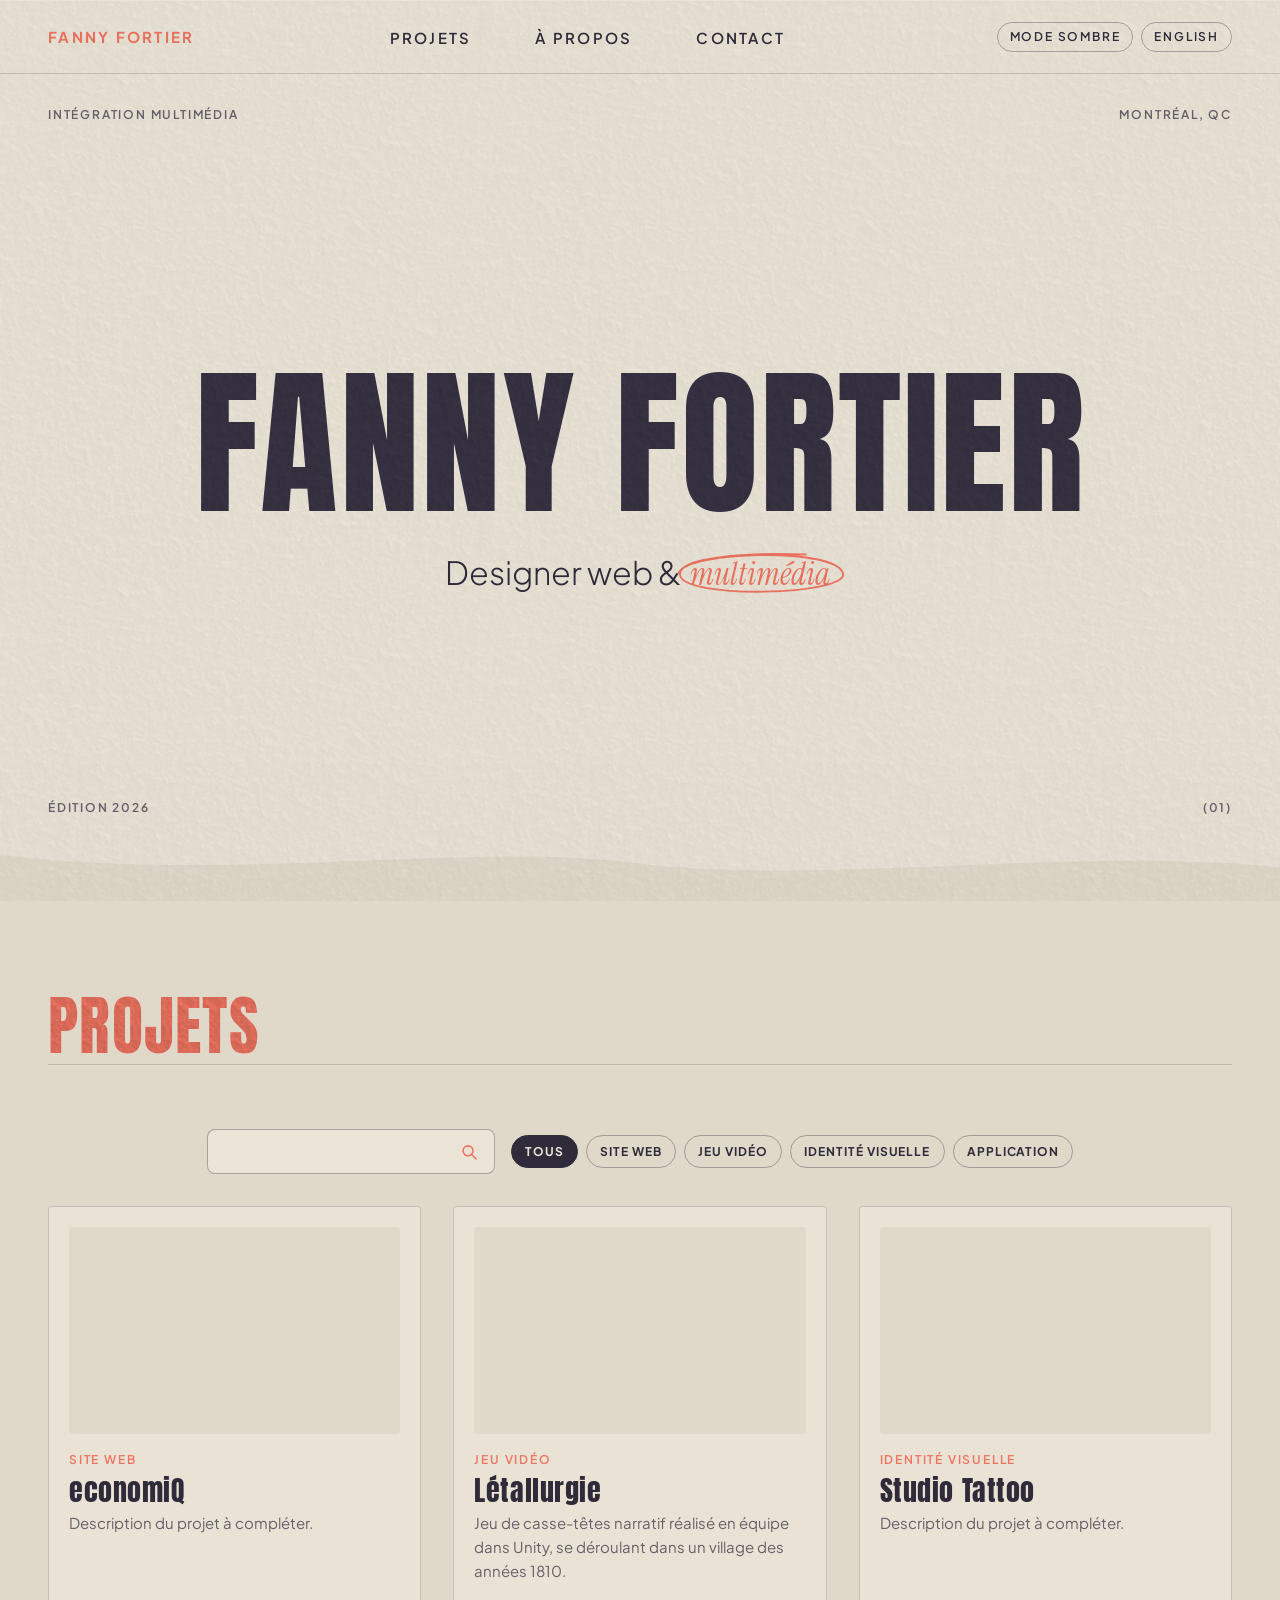
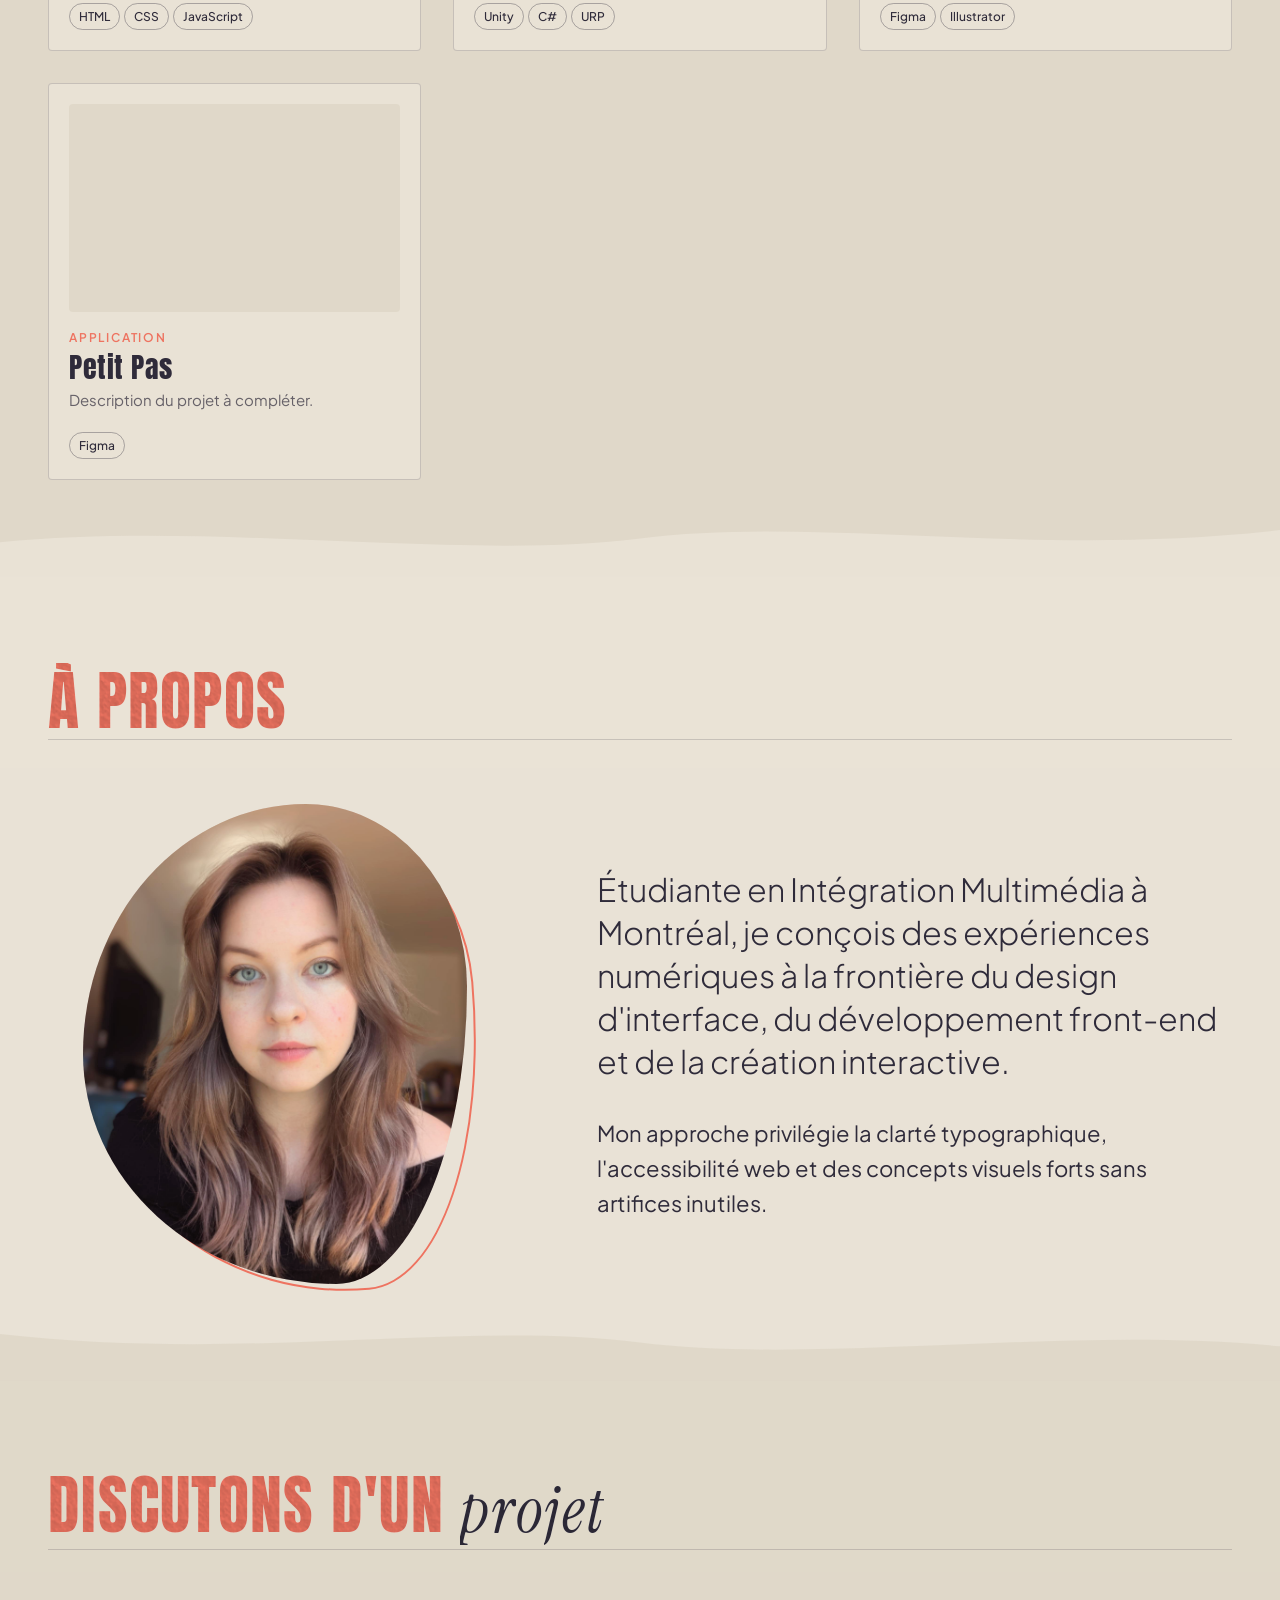
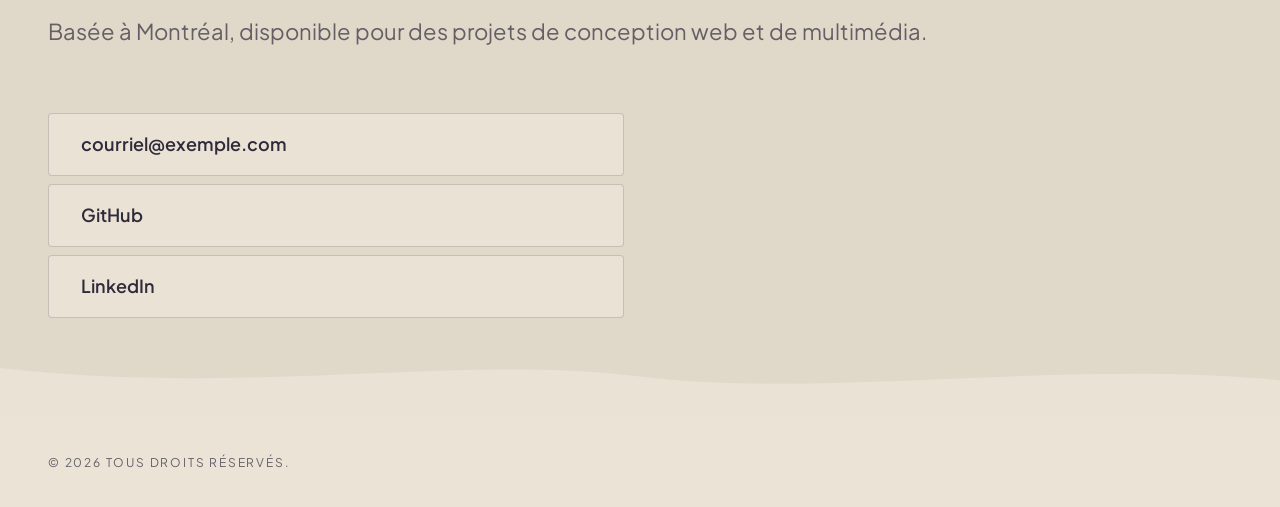
==== commit fe122ea0: "Corrections du hero en adaptabilité, et progression dans les animations de chargement" ====
--- a/index.html
+++ b/index.html
@@ -102,7 +102,7 @@
     <section id="projects" class="section">
       <div class="conteneur">
         <div class="projets__entete">
-          <h2 data-i18n="projets.titre">Projets</h2>
+          <h2 data-i18n-lettres="projets.titre">Projets</h2>
         </div>
 
         <div class="filtre-projets">
@@ -128,7 +128,7 @@
     <section id="about" class="section">
       <div class="conteneur">
         <div class="apropos__entete">
-          <h2 data-i18n="apropos.titre">À propos</h2>
+          <h2 data-i18n-lettres="apropos.titre">À propos</h2>
         </div>
         <div class="apropos__grille">
           <figure class="apropos__photo">
@@ -147,8 +147,8 @@
       <div class="conteneur">
         <div class="contact__entete">
           <h2>
-            <span data-i18n="contact.titre.debut">Discutons d'un</span>
-            <span class="texte-accent" data-i18n="contact.titre.accent">projet</span>
+            <span data-i18n-lettres="contact.titre.debut">Discutons d'un</span>
+            <span class="texte-accent" data-i18n-lettres="contact.titre.accent">projet</span>
           </h2>
         </div>
         <p data-i18n="contact.texte">Basée à Montréal, disponible pour des projets de conception web et de multimédia.</p>
--- a/styles/main.css
+++ b/styles/main.css
@@ -333,7 +333,17 @@
 
 .section {
   padding-block: var(--espace-xxl);
-  scroll-margin-top: var(--entete-hauteur);
+}
+
+/* Accueil : le haut des sections s'aligne sous l'en-tête */
+html:has(.hero) {
+  scroll-snap-type: y proximity;
+  scroll-padding-top: var(--entete-hauteur);
+}
+
+.hero,
+.section {
+  scroll-snap-align: start;
 }
 
 
--- a/styles/hero.css
+++ b/styles/hero.css
@@ -36,7 +36,7 @@
   line-height: 0.88;
   letter-spacing: 0.01em;
   color: var(--couleur-hero-nom);
-  margin-bottom: calc(var(--espace-m) - var(--titre-debord-bas));
+  margin-bottom: var(--espace-l);
 }
 
 .hero__sous-titre {
--- a/styles/animations.css
+++ b/styles/animations.css
@@ -9,6 +9,7 @@
   --duree-entree: 0.9s;
   --delai-lettre: 0.05s;
   --vitesse-boil: 0.4s;
+  --delai-cascade: 0.08s;
 }
 
 
@@ -17,6 +18,18 @@
   from {
     opacity: 0;
     transform: translateY(40%);
+  }
+
+  to {
+    opacity: 1;
+    transform: none;
+  }
+}
+
+@keyframes entrer-rebond {
+  from {
+    opacity: 0;
+    transform: translateY(2.5rem);
   }
 
   to {
@@ -125,3 +138,31 @@
     animation: bouillir var(--vitesse-boil) steps(1) infinite;
   }
 }
+
+
+/* ---------- 5. APPARITION AU SCROLL ---------- */
+@media (prefers-reduced-motion: no-preference) {
+  .apparition {
+    opacity: 0;
+  }
+
+  .apparition--visible {
+    animation: entrer-rebond 0.8s var(--courbe-rebond) both;
+    animation-delay: calc(var(--rang, 0) * var(--delai-cascade));
+  }
+
+  /* Titres en lettres : ce sont les lettres qui entrent */
+  .apparition:has(.decoupe__lettre) {
+    opacity: 1;
+    animation: none;
+  }
+
+  .apparition .decoupe__lettre {
+    opacity: 0;
+  }
+
+  .apparition--visible .decoupe__lettre {
+    animation: monter-rebond 0.7s var(--courbe-rebond) both;
+    animation-delay: calc(var(--i) * var(--delai-lettre));
+  }
+}
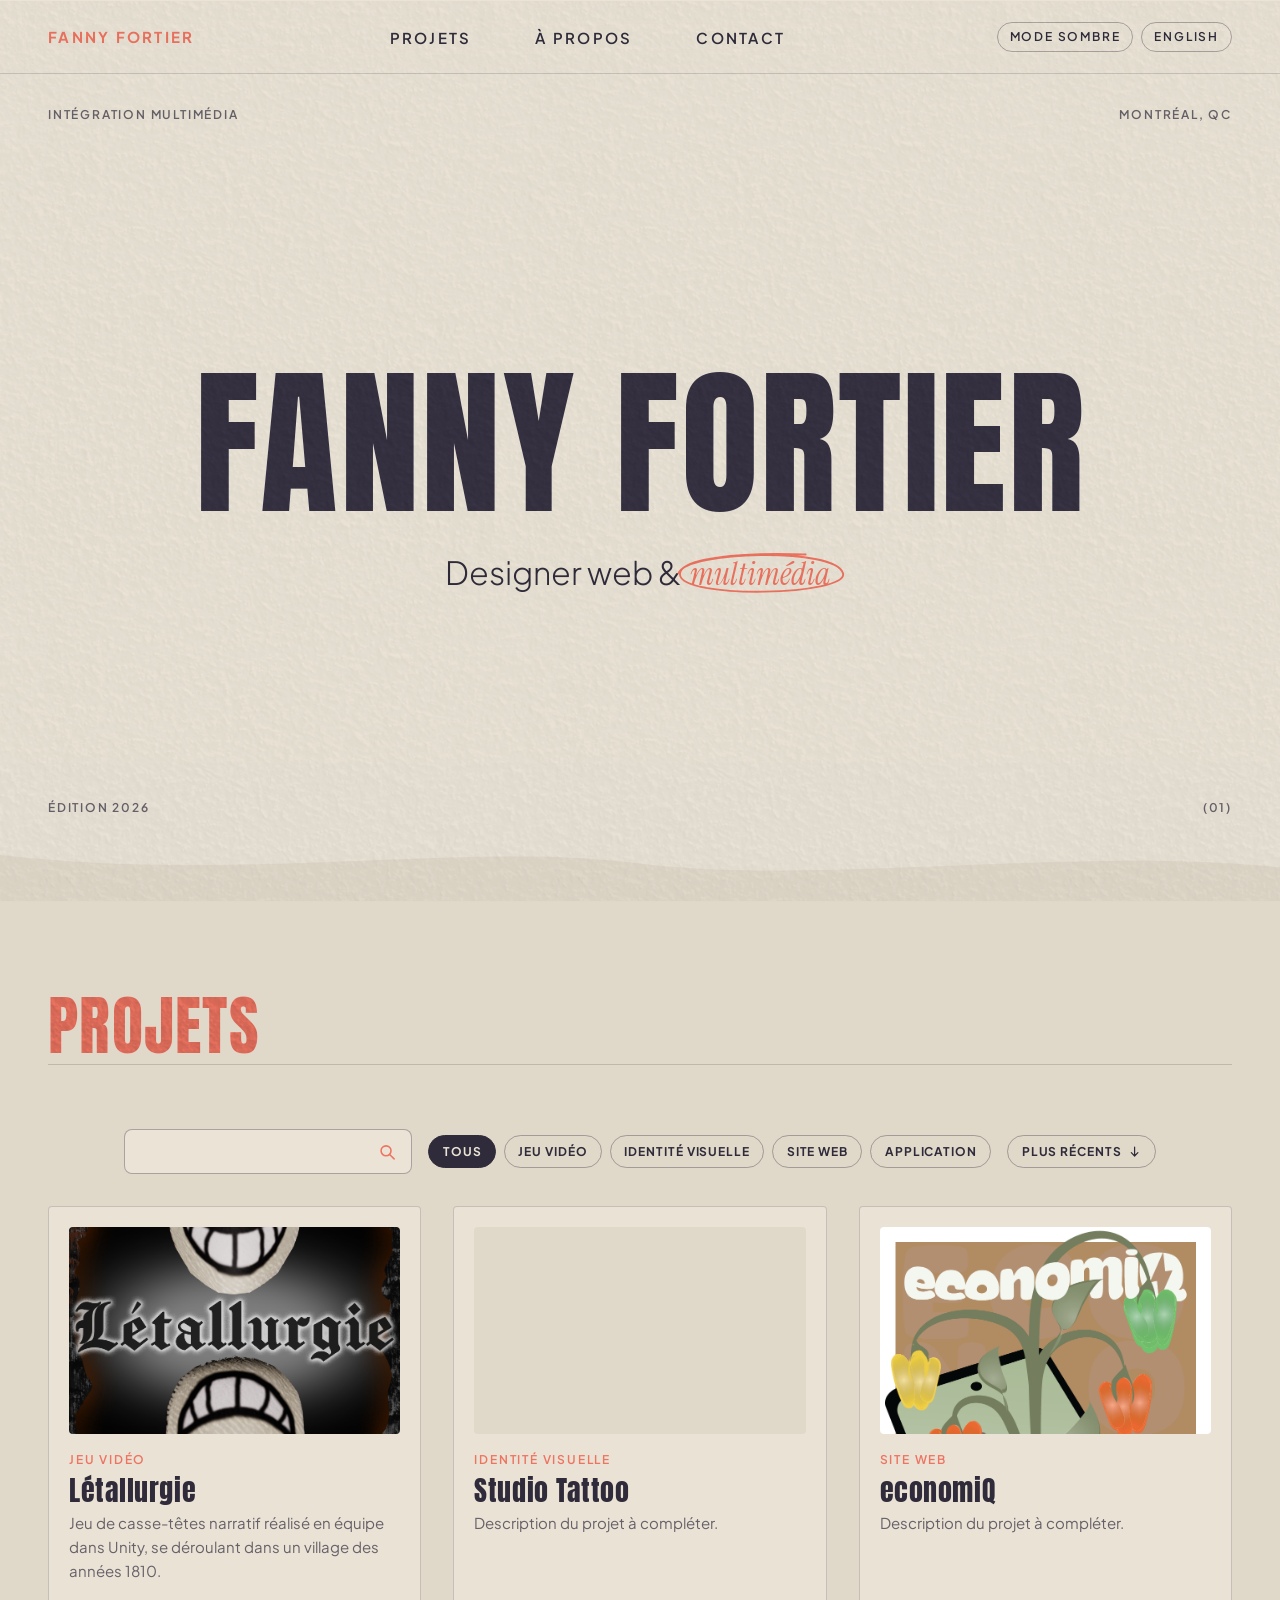
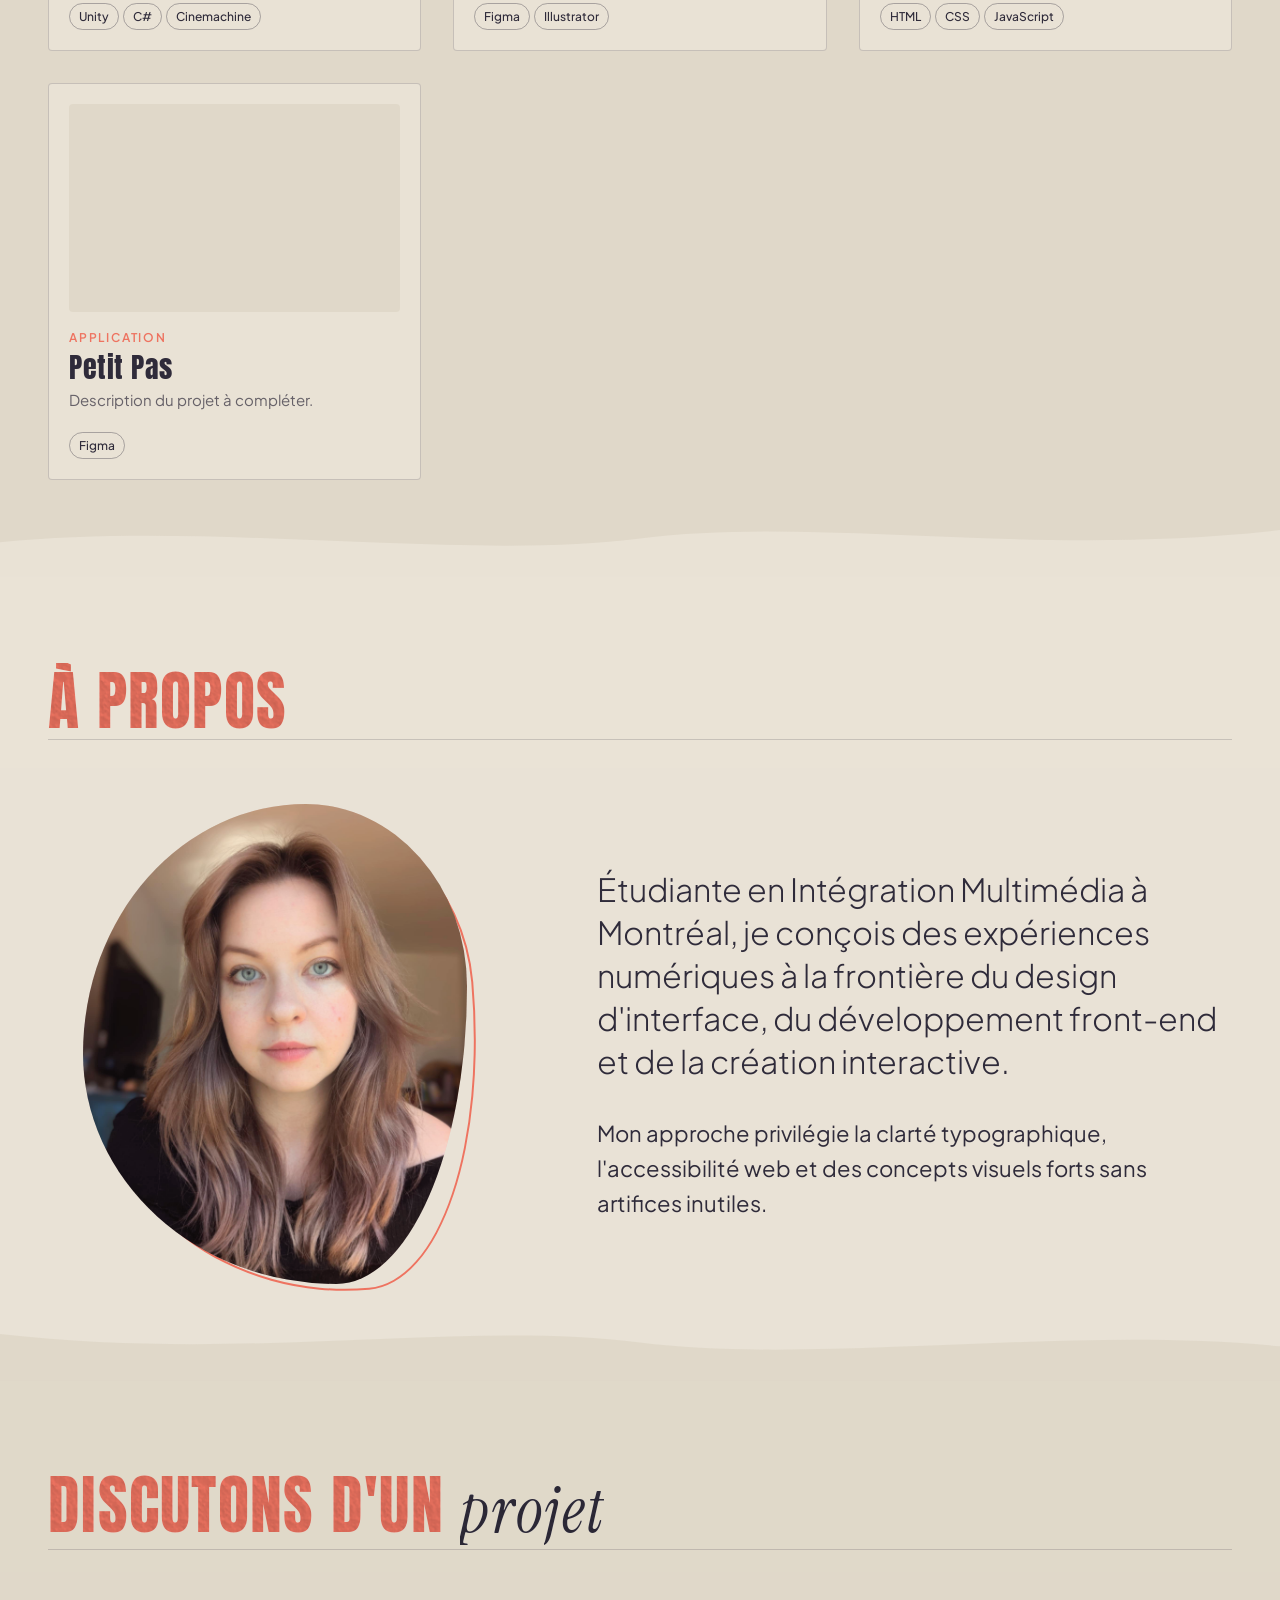
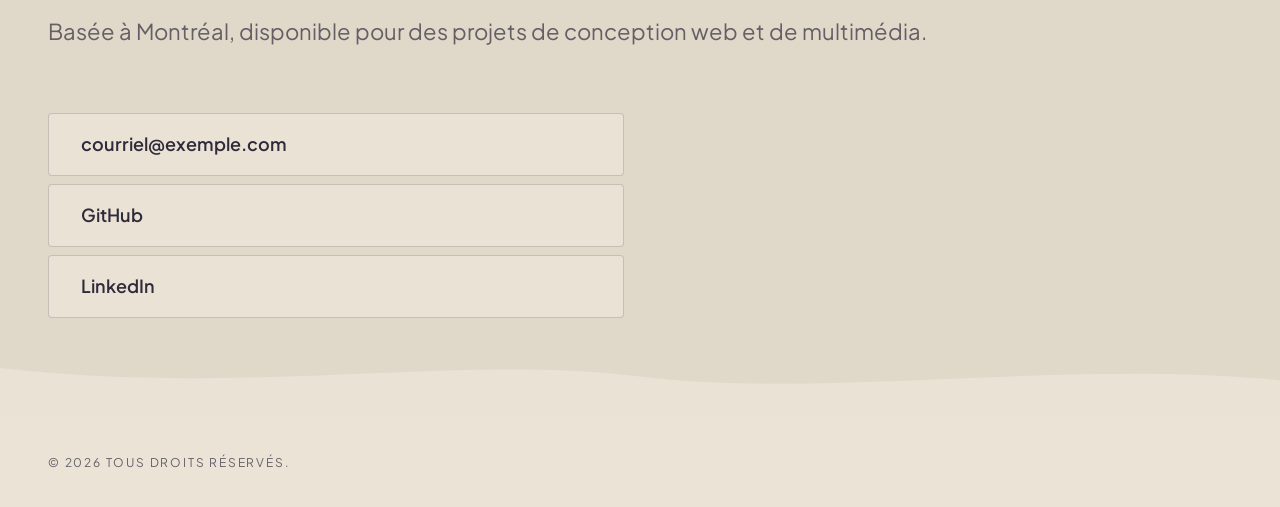
==== commit 2da2e153: "Ajout du tri par année (Projets)" ====
--- a/index.html
+++ b/index.html
@@ -115,6 +115,13 @@
             </svg>
           </div>
           <div id="filtre-categories" class="filtre-projets__categories" role="group" aria-label="Filtrer par catégorie" data-i18n-aria-label="filtre.etiquette"></div>
+          <button type="button" id="tri-projets" class="filtre-projets__bouton filtre-projets__tri" data-ordre="recent">
+            <span class="visuellement-cache" data-i18n="tri.etiquette">Trier par année :</span>
+            <span class="filtre-projets__tri-texte" data-i18n="tri.recent">Plus récents</span>
+            <svg class="filtre-projets__tri-icone" viewBox="0 0 24 24" aria-hidden="true">
+              <path d="M12 4v16M6 14l6 6 6-6" />
+            </svg>
+          </button>
         </div>
         <p id="statut-projets" class="visuellement-cache" aria-live="polite"></p>
 
--- a/styles/projets.css
+++ b/styles/projets.css
@@ -96,6 +96,28 @@
   color: var(--couleur-fond-plein);
 }
 
+/* Tri par année */
+.filtre-projets__tri {
+  display: inline-flex;
+  align-items: center;
+  gap: 0.5em;
+}
+
+.filtre-projets__tri-icone {
+  width: 1.1em;
+  height: 1.1em;
+  fill: none;
+  stroke: currentColor;
+  stroke-width: 2.2;
+  stroke-linecap: round;
+  stroke-linejoin: round;
+  transition: rotate var(--duree-survol) ease;
+}
+
+.filtre-projets__tri[data-ordre="ancien"] .filtre-projets__tri-icone {
+  rotate: 180deg;
+}
+
 /* Carte de projet */
 .carte-projet {
   position: relative;
@@ -233,7 +255,8 @@
 }
 
 /* Fiche */
-.projet__fiche {
+.projet__fiche,
+.bloc-sousprojet__fiche {
   display: grid;
   grid-template-columns: repeat(auto-fit, minmax(10rem, 1fr));
   gap: var(--espace-m) var(--espace-l);
@@ -243,6 +266,7 @@
 }
 
 .projet__fiche dt,
+.bloc-sousprojet__fiche dt,
 .bloc-media__infos dt {
   font-size: var(--taille-micro);
   font-weight: var(--graisse-forte);
@@ -251,19 +275,22 @@
   color: var(--couleur-texte-doux);
 }
 
-.projet__fiche dd {
+.projet__fiche dd,
+.bloc-sousprojet__fiche dd {
   margin: var(--espace-xs) 0 0;
   font-weight: var(--graisse-moyenne);
 }
 
-.projet__liens {
+.projet__liens,
+.bloc-sousprojet__liens {
   display: flex;
   flex-wrap: wrap;
   gap: var(--espace-s);
   margin-top: var(--espace-m);
 }
 
-.projet__liens a {
+.projet__liens a,
+.bloc-sousprojet__liens a {
   display: inline-block;
   padding: 0.5em 1.1em;
   border: 1px solid var(--couleur-ligne-forte);
@@ -276,7 +303,8 @@
   transition: border-color var(--duree-survol) ease, color var(--duree-survol) ease;
 }
 
-.projet__liens a:hover {
+.projet__liens a:hover,
+.bloc-sousprojet__liens a:hover {
   border-color: var(--couleur-accent);
 }
 
@@ -285,8 +313,13 @@
   background-color: var(--couleur-surface);
 }
 
-.projet__couverture {
+.projet__corps .projet__couverture {
   margin: 0 0 var(--espace-xxl);
+}
+
+.projet__corps .projet__couverture--verticale {
+  max-width: min(100%, 28rem);
+  margin-inline: auto;
 }
 
 .projet__couverture-bouton,
@@ -303,7 +336,6 @@
   width: 100%;
   aspect-ratio: 16 / 9;
   object-fit: cover;
-  border-radius: var(--rayon-carte);
 }
 
 /* Image introuvable */
@@ -330,7 +362,8 @@
 }
 
 .projet__blocs > .bloc-media--pleine,
-.projet__blocs > .bloc-duo {
+.projet__blocs > .bloc-duo,
+.projet__blocs > .bloc-sousprojet {
   grid-column: 1 / -1;
 }
 
@@ -416,11 +449,104 @@
   font-weight: var(--graisse-moyenne);
 }
 
-/* Bloc duo */
+/* Bloc galerie */
+.bloc-media__cadre--galerie {
+  display: grid;
+  grid-template-columns: repeat(auto-fit, minmax(min(100%, 10rem), 1fr));
+  gap: var(--espace-s);
+  padding: var(--espace-s);
+}
+
+.bloc-media__cadre--galerie img {
+  aspect-ratio: 1;
+  object-fit: contain;
+  border-radius: var(--rayon-petit);
+  background-color: var(--couleur-surface);
+}
+
+/* Bloc document */
+.bloc-media__cadre--document {
+  display: flex;
+  gap: var(--espace-m);
+  padding: var(--espace-m);
+  overflow-x: auto;
+  overscroll-behavior-x: contain;
+  scroll-snap-type: x mandatory;
+}
+
+.bloc-media__cadre--document .bloc-media__image {
+  flex: 0 0 min(75%, 18rem);
+  scroll-snap-align: start;
+}
+
+.bloc-media__cadre--document img {
+  aspect-ratio: 612 / 792;
+  object-fit: cover;
+  border: var(--bordure);
+  border-radius: var(--rayon-petit);
+}
+
+.bloc-media__lien {
+  font-size: var(--taille-petit);
+  font-weight: var(--graisse-forte);
+  color: var(--couleur-accent);
+  text-decoration: none;
+}
+
+.bloc-media__lien:hover {
+  text-decoration: underline;
+}
+
+/* Bloc séquence */
+.bloc-media__cadre--sequence .bloc-media__image.media--en-chargement {
+  aspect-ratio: auto;
+}
+
+/* Carte Behance intégrée */
+.bloc-media__video--behance {
+  aspect-ratio: 404 / 316;
+}
+
+/* Bloc sous-projet */
+.bloc-sousprojet {
+  display: flex;
+  flex-direction: column;
+  gap: var(--espace-m);
+  padding: var(--espace-xl) var(--espace-l);
+  border: var(--bordure);
+  border-radius: var(--rayon-carte);
+  background-color: var(--couleur-fond);
+}
+
+.bloc-sousprojet__titre {
+  font-size: var(--taille-intertitre);
+}
+
+.bloc-sousprojet__description {
+  font-size: var(--taille-grand);
+}
+
+.bloc-sousprojet__blocs {
+  display: flex;
+  flex-direction: column;
+  gap: var(--espace-xl);
+  margin-top: var(--espace-l);
+}
+
+/* Bloc duo : le titre au-dessus, le média et le texte en dessous */
 .bloc-duo {
   display: grid;
   align-items: center;
   gap: var(--espace-l);
+}
+
+.bloc-duo__titre {
+  grid-column: 1 / -1;
+}
+
+/* Mobile : le texte avant le média */
+.bloc-duo__media {
+  order: 2;
 }
 
 /* Projet suivant */
@@ -486,10 +612,79 @@
   color: var(--couleur-accent);
 }
 
+.lightbox__scene {
+  display: flex;
+  align-items: center;
+  gap: var(--espace-m);
+}
+
 .lightbox__image {
-  max-height: 80vh;
+  min-width: 0;
+  max-height: calc(90vh - 8rem);
   width: auto;
   margin-inline: auto;
+  touch-action: pan-y;
+  user-select: none;
+  -webkit-user-drag: none;
+}
+
+.lightbox__fleche {
+  flex: none;
+  padding: 0.4em 0.8em;
+  border: 1px solid var(--couleur-ligne-forte);
+  border-radius: var(--rayon-pilule);
+  background: none;
+  font-size: var(--taille-grand);
+  cursor: pointer;
+  transition: border-color var(--duree-survol) ease, color var(--duree-survol) ease, translate var(--duree-survol) ease;
+}
+
+.lightbox__fleche:hover {
+  border-color: var(--couleur-accent);
+  color: var(--couleur-accent);
+}
+
+.lightbox__fleche[data-direction="-1"]:hover {
+  translate: -0.15em 0;
+}
+
+.lightbox__fleche[data-direction="1"]:hover {
+  translate: 0.15em 0;
+}
+
+.lightbox__compteur {
+  margin: var(--espace-s) auto 0;
+  font-size: var(--taille-micro);
+  font-weight: var(--graisse-forte);
+  letter-spacing: var(--lettres-espacees);
+  text-align: center;
+  color: var(--couleur-texte-doux);
+}
+
+/* Petit écran : flèches par-dessus l'image */
+@media (max-width: 40rem) {
+  .lightbox__scene {
+    position: relative;
+  }
+
+  .lightbox__fleche {
+    position: absolute;
+    top: 50%;
+    translate: 0 -50%;
+    background-color: var(--couleur-fond);
+  }
+
+  .lightbox__fleche[data-direction="-1"] {
+    left: var(--espace-xs);
+  }
+
+  .lightbox__fleche[data-direction="1"] {
+    right: var(--espace-xs);
+  }
+
+  .lightbox__fleche:hover {
+    translate: 0 -50%;
+  }
 }
 
 
@@ -499,6 +694,7 @@
   /* Filtre : scroll horizontal */
   .filtre-projets {
     flex-direction: column;
+    flex-wrap: nowrap;
     align-items: stretch;
   }
 
@@ -506,6 +702,10 @@
     flex: none;
     align-self: center;
     width: min(100%, 28rem);
+  }
+
+  .filtre-projets__tri {
+    align-self: center;
   }
 
   .filtre-projets__categories {
@@ -561,7 +761,7 @@
     padding-top: var(--espace-l);
   }
 
-  .projet__couverture {
+  .projet__corps .projet__couverture {
     margin-bottom: var(--espace-xl);
   }
 
@@ -571,6 +771,10 @@
 
   .bloc-media__fiche {
     flex-direction: column;
+  }
+
+  .bloc-sousprojet {
+    padding: var(--espace-l) var(--espace-m);
   }
 }
 
@@ -580,6 +784,10 @@
     gap: var(--espace-xl);
   }
 
+  .bloc-duo__media {
+    order: 0;
+  }
+
   .bloc-duo--inverse .bloc-duo__media {
     order: 2;
   }
--- a/styles/animations.css
+++ b/styles/animations.css
@@ -10,6 +10,9 @@
   --delai-lettre: 0.05s;
   --vitesse-boil: 0.4s;
   --delai-cascade: 0.08s;
+
+  /* Gribouillis de chargement (trait corail, même couleur que --corail) */
+  --gribouillis: url("data:image/svg+xml,%3Csvg xmlns='http://www.w3.org/2000/svg' viewBox='0 0 100 100'%3E%3Cpath d='M30 24 C50 8 84 14 88 42 C92 70 64 92 38 84 C14 76 8 48 24 30 C36 18 58 18 70 30 C78 38 80 50 74 60' fill='none' stroke='%23ee7360' stroke-width='5' stroke-linecap='round'/%3E%3C/svg%3E");
 }
 
 
@@ -75,6 +78,20 @@
 
   75% {
     filter: url(#boil-4);
+  }
+}
+
+@keyframes tourner {
+  to {
+    rotate: 1turn;
+  }
+}
+
+@keyframes developper {
+  from {
+    opacity: 0;
+    filter: blur(12px) saturate(0.4);
+    transform: scale(1.04);
   }
 }
 
@@ -166,3 +183,120 @@
     animation-delay: calc(var(--i) * var(--delai-lettre));
   }
 }
+
+
+/* ---------- 6. CARTES : EDGE BOIL AU SURVOL ---------- */
+/* Seulement le contour bouge, le contenu reste net */
+@media (hover: hover) and (pointer: fine) and (prefers-reduced-motion: no-preference) {
+  .carte-projet::after {
+    content: "";
+    position: absolute;
+    inset: -1px;
+    border: 2px solid var(--couleur-accent);
+    border-radius: var(--rayon-carte);
+    opacity: 0;
+    pointer-events: none;
+    transition: opacity var(--duree-survol) ease;
+  }
+
+  .carte-projet:hover {
+    border-color: transparent;
+  }
+
+  .carte-projet:hover::after {
+    opacity: 1;
+    animation: bouillir var(--vitesse-boil) steps(1) infinite;
+  }
+}
+
+
+/* ---------- 7. PAGE PROJET ---------- */
+/* Démarre quand projet.js a rempli la page (.projet--pret) */
+@media (prefers-reduced-motion: no-preference) {
+  .projet__entete .conteneur > * {
+    opacity: 0;
+  }
+
+  .projet--pret .projet__entete .conteneur > * {
+    animation: entrer-rebond 0.8s var(--courbe-rebond) both;
+  }
+
+  .projet--pret .projet__retour {
+    animation-delay: 0.1s;
+  }
+
+  .projet--pret .projet__categorie {
+    animation-delay: 0.15s;
+  }
+
+  .projet--pret .projet__description {
+    animation-delay: 0.55s;
+  }
+
+  .projet--pret .projet__fiche {
+    animation-delay: 0.7s;
+  }
+
+  .projet--pret .projet__liens {
+    animation-delay: 0.85s;
+  }
+
+  /* Titre : lettre par lettre, puis edge boil en continu */
+  .projet--pret .projet__titre {
+    animation:
+      monter-rebond var(--duree-entree) var(--courbe-rebond) 0.2s both,
+      bouillir var(--vitesse-boil) steps(1) infinite;
+  }
+
+  .projet--pret .projet__titre:has(.decoupe__lettre) {
+    opacity: 1;
+    animation: bouillir var(--vitesse-boil) steps(1) infinite;
+  }
+
+  .projet__titre .decoupe__lettre {
+    animation: monter-rebond 0.7s var(--courbe-rebond) both;
+    animation-delay: calc(0.2s + var(--i) * var(--delai-lettre));
+  }
+}
+
+
+/* ---------- 8. CHARGEMENT DES IMAGES ---------- */
+.media--en-chargement {
+  position: relative;
+}
+
+.media--en-chargement img {
+  opacity: 0;
+}
+
+/* Place réservée tant que l'image n'est pas là */
+.bloc-media__image.media--en-chargement {
+  aspect-ratio: 16 / 9;
+}
+
+/* Le gribouillis remplace aussi la teinte du portrait pendant le chargement */
+.media--en-chargement::after {
+  content: "";
+  position: absolute;
+  inset: 50% auto auto 50%;
+  width: 3rem;
+  height: 3rem;
+  translate: -50% -50%;
+  border-radius: 0;
+  background: var(--gribouillis) center / contain no-repeat;
+  opacity: 1;
+  mix-blend-mode: normal;
+  pointer-events: none;
+}
+
+@media (prefers-reduced-motion: no-preference) {
+  .media--en-chargement::after {
+    animation:
+      tourner 2.4s linear infinite,
+      bouillir var(--vitesse-boil) steps(1) infinite;
+  }
+
+  .media--developpee img {
+    animation: developper 0.7s var(--courbe-douce) backwards;
+  }
+}
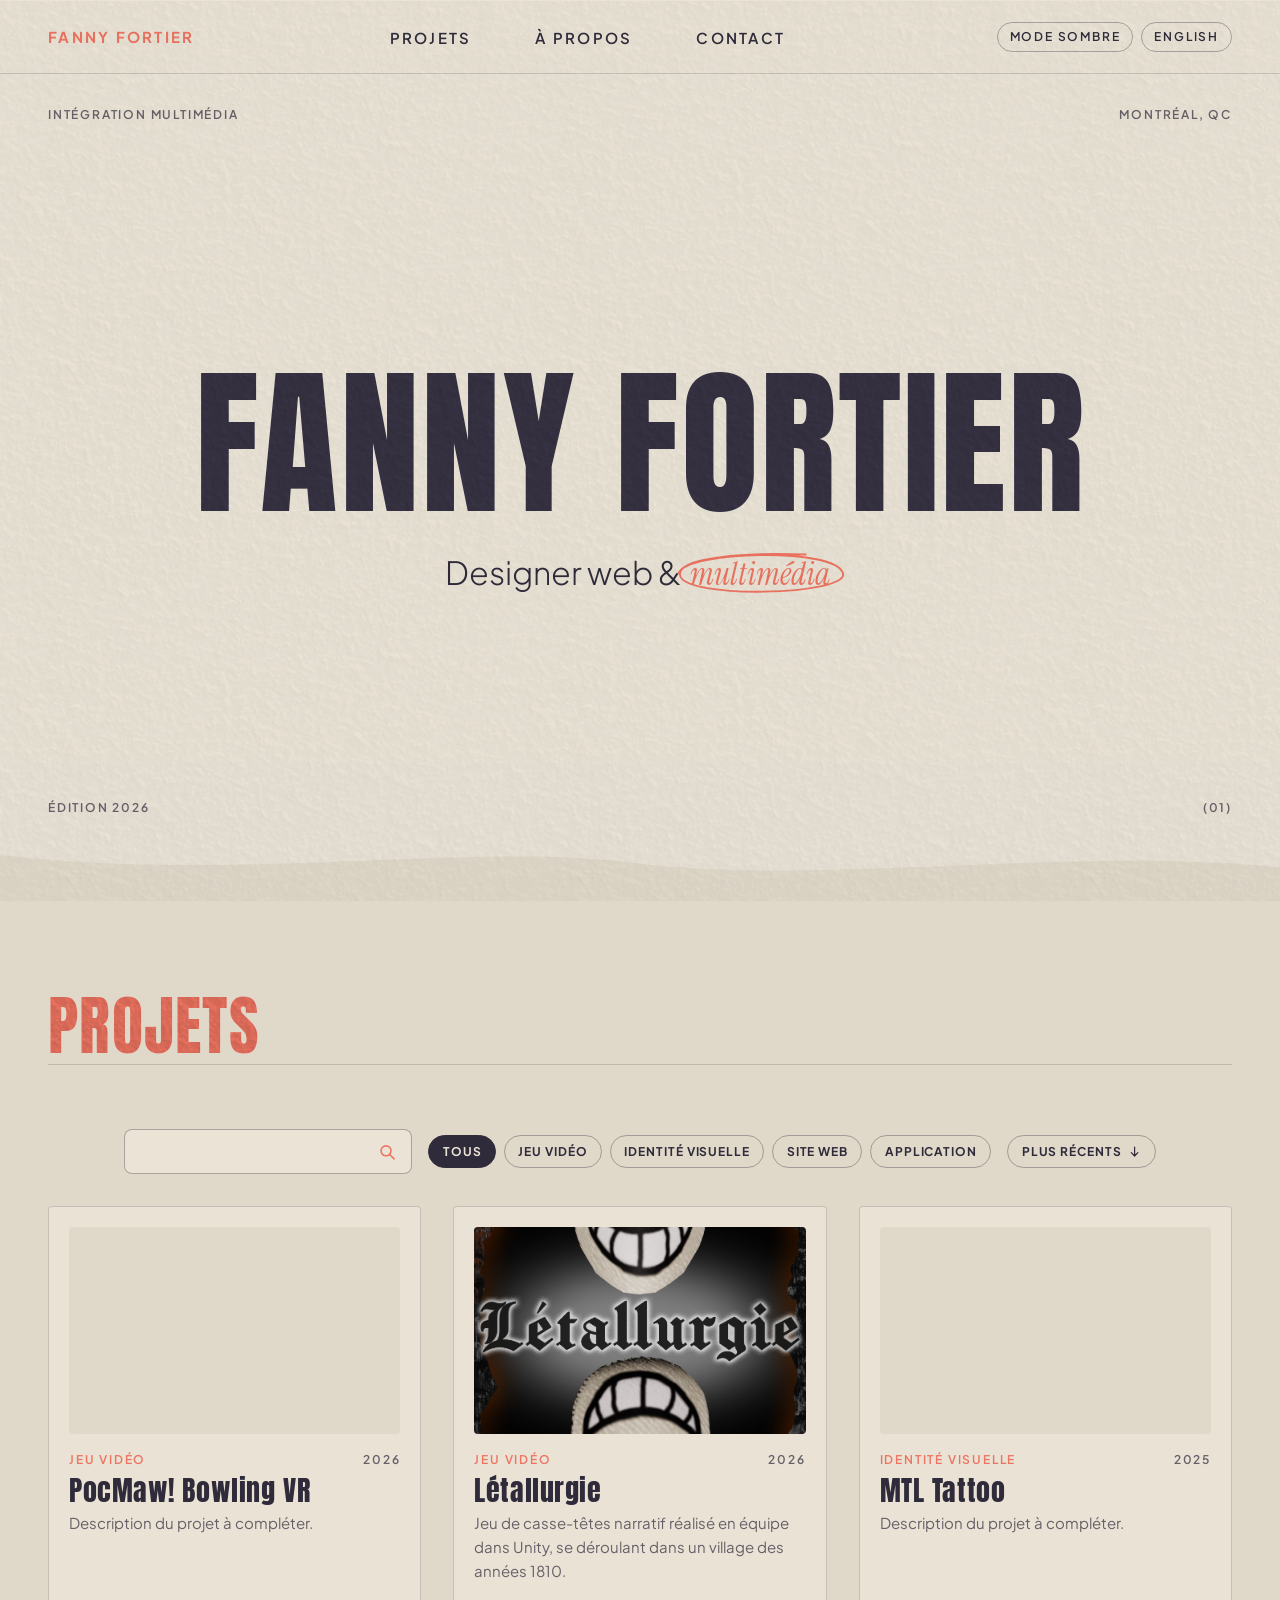
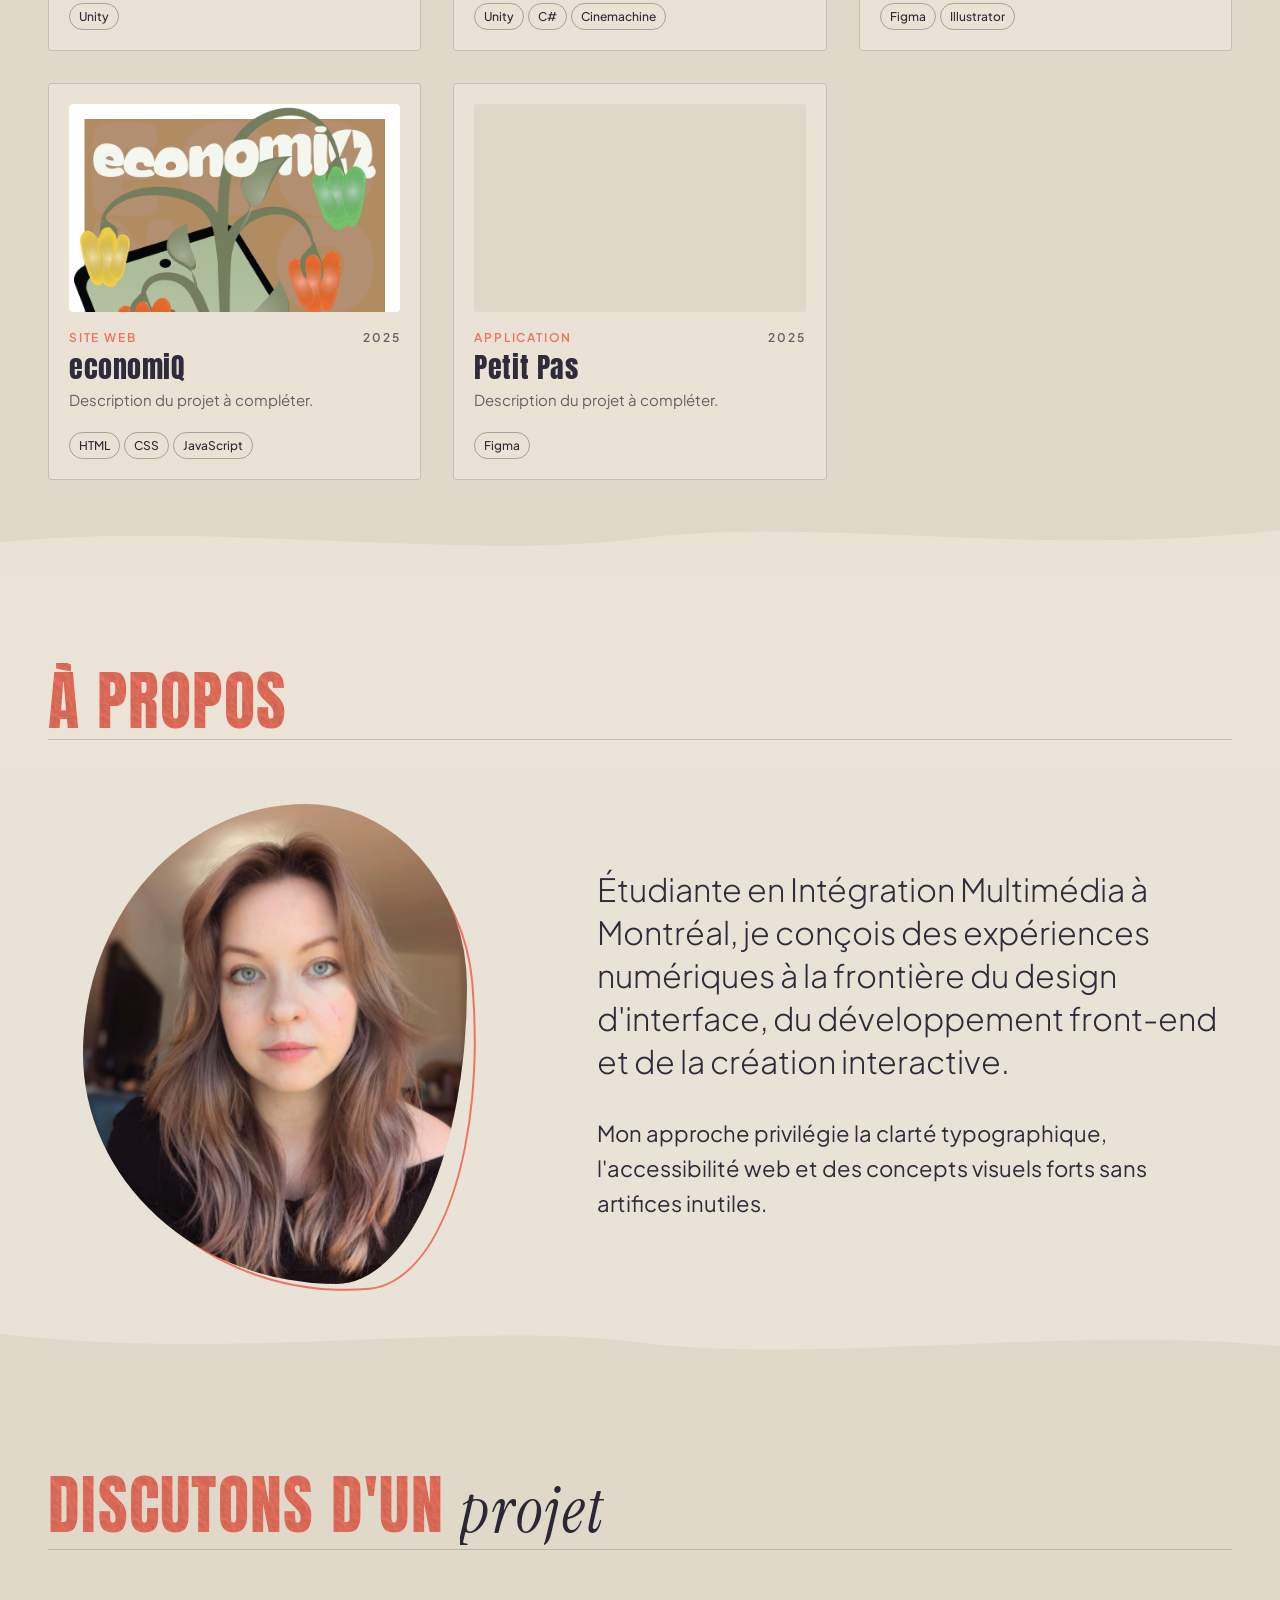
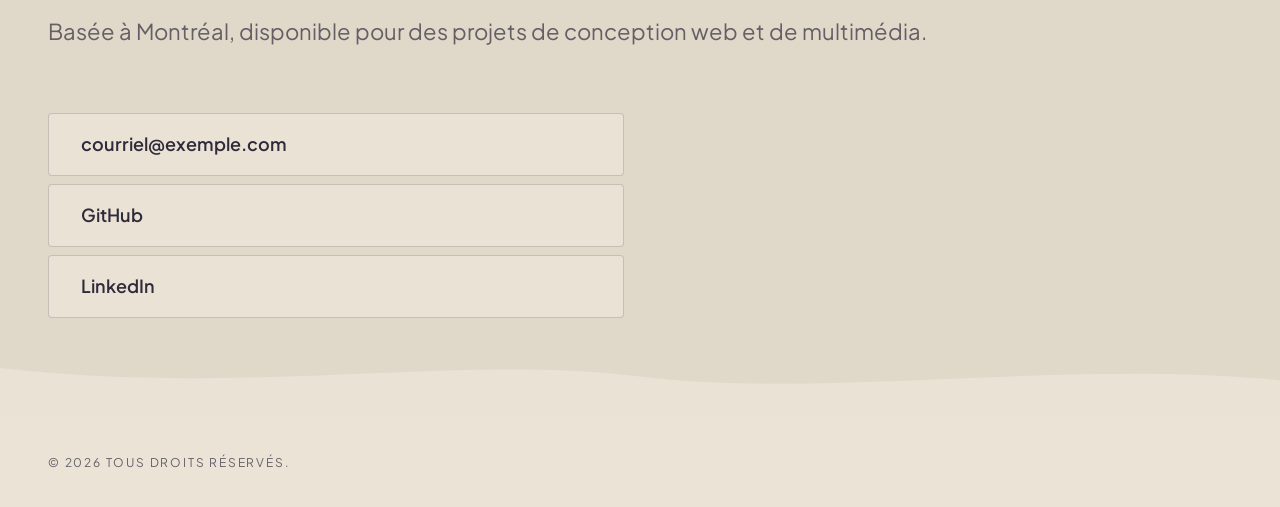
==== commit 3a3e7268: "Ajout des étiquettes d'années sur les cartes et pages projets" ====
--- a/index.html
+++ b/index.html
@@ -185,7 +185,10 @@
         <img src="" alt="" loading="lazy">
       </div>
       <div class="carte-projet__contenu">
-        <p class="carte-projet__categorie"></p>
+        <p class="carte-projet__surtitre">
+          <span class="carte-projet__categorie"></span>
+          <span class="carte-projet__annee"></span>
+        </p>
         <h3 class="carte-projet__titre">
           <a href="" class="carte-projet__lien"></a>
         </h3>
--- a/styles/projets.css
+++ b/styles/projets.css
@@ -175,6 +175,19 @@
   color: var(--couleur-accent);
 }
 
+.carte-projet__surtitre {
+  display: flex;
+  justify-content: space-between;
+  gap: var(--espace-s);
+}
+
+.carte-projet__annee {
+  font-size: var(--taille-micro);
+  font-weight: var(--graisse-forte);
+  letter-spacing: var(--lettres-espacees);
+  color: var(--couleur-texte-doux);
+}
+
 .carte-projet__titre {
   font-size: 1.75rem;
   transition: color var(--duree-survol) ease;
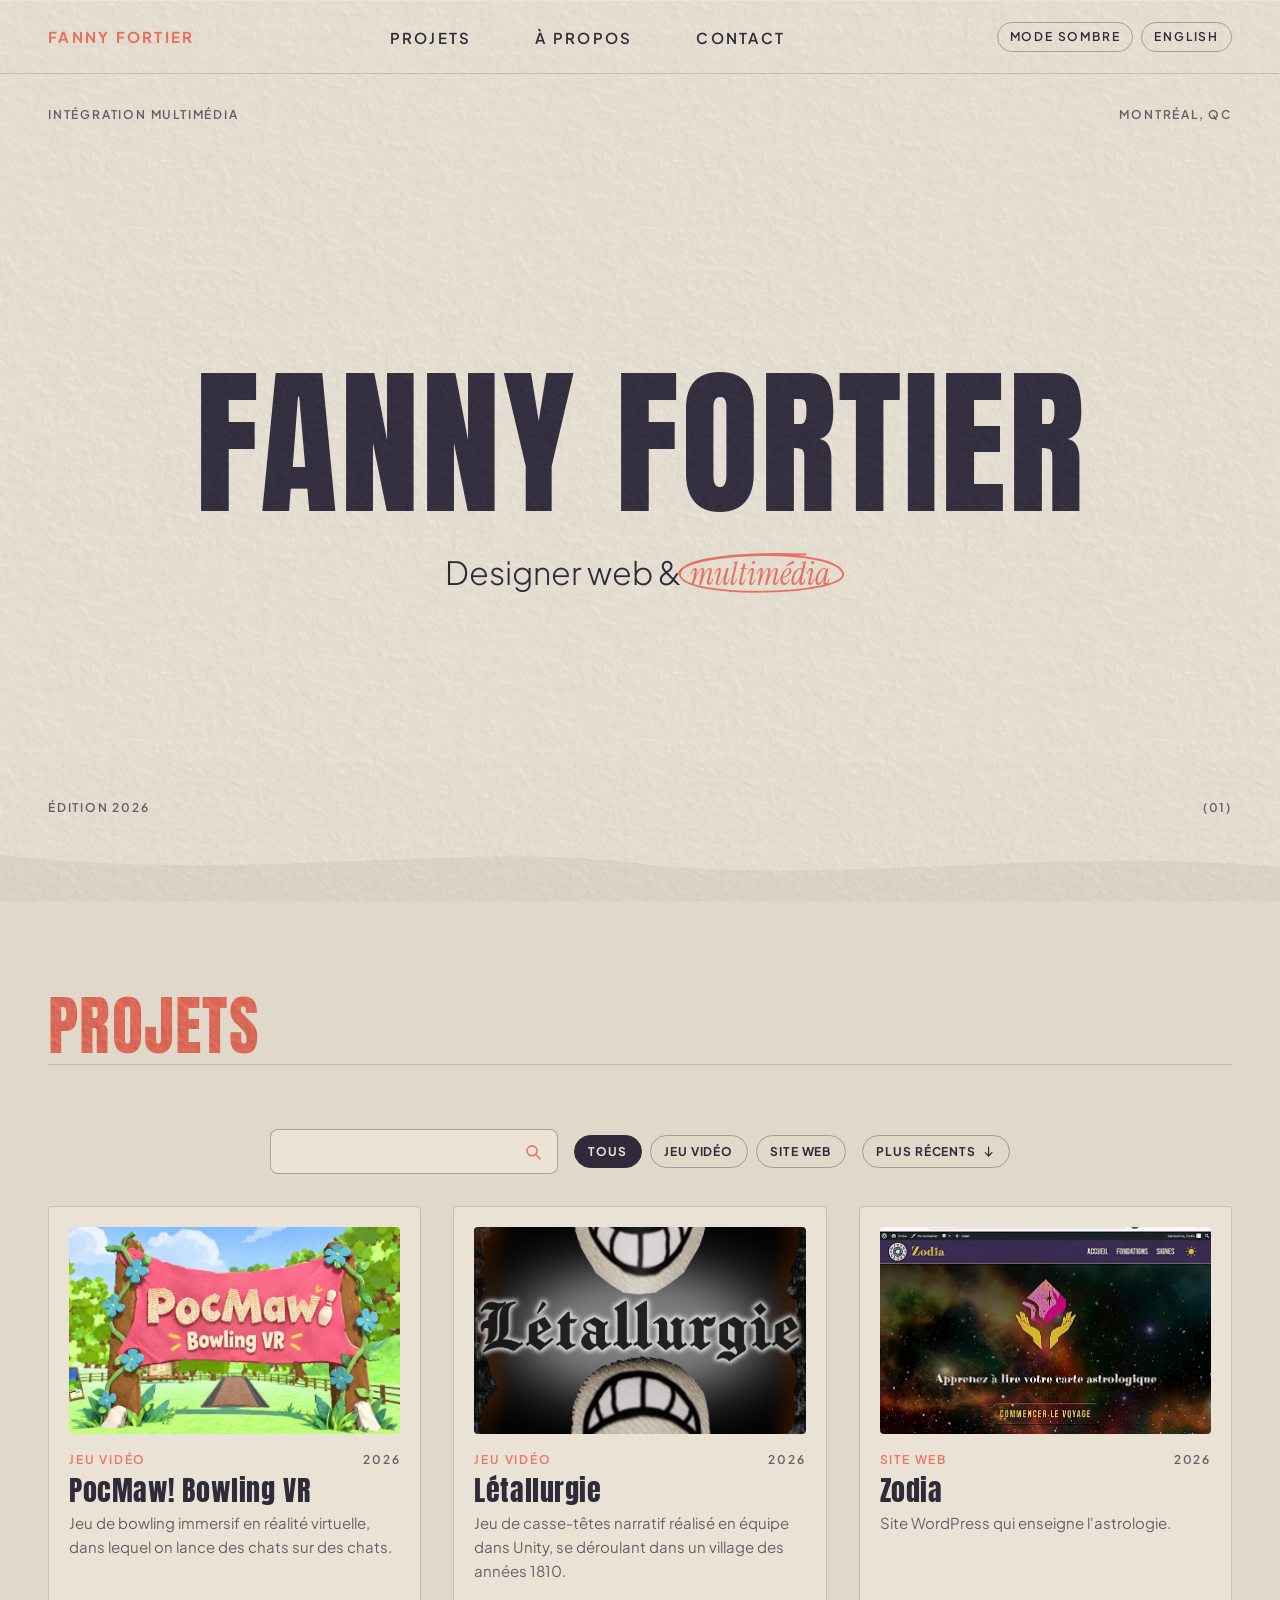
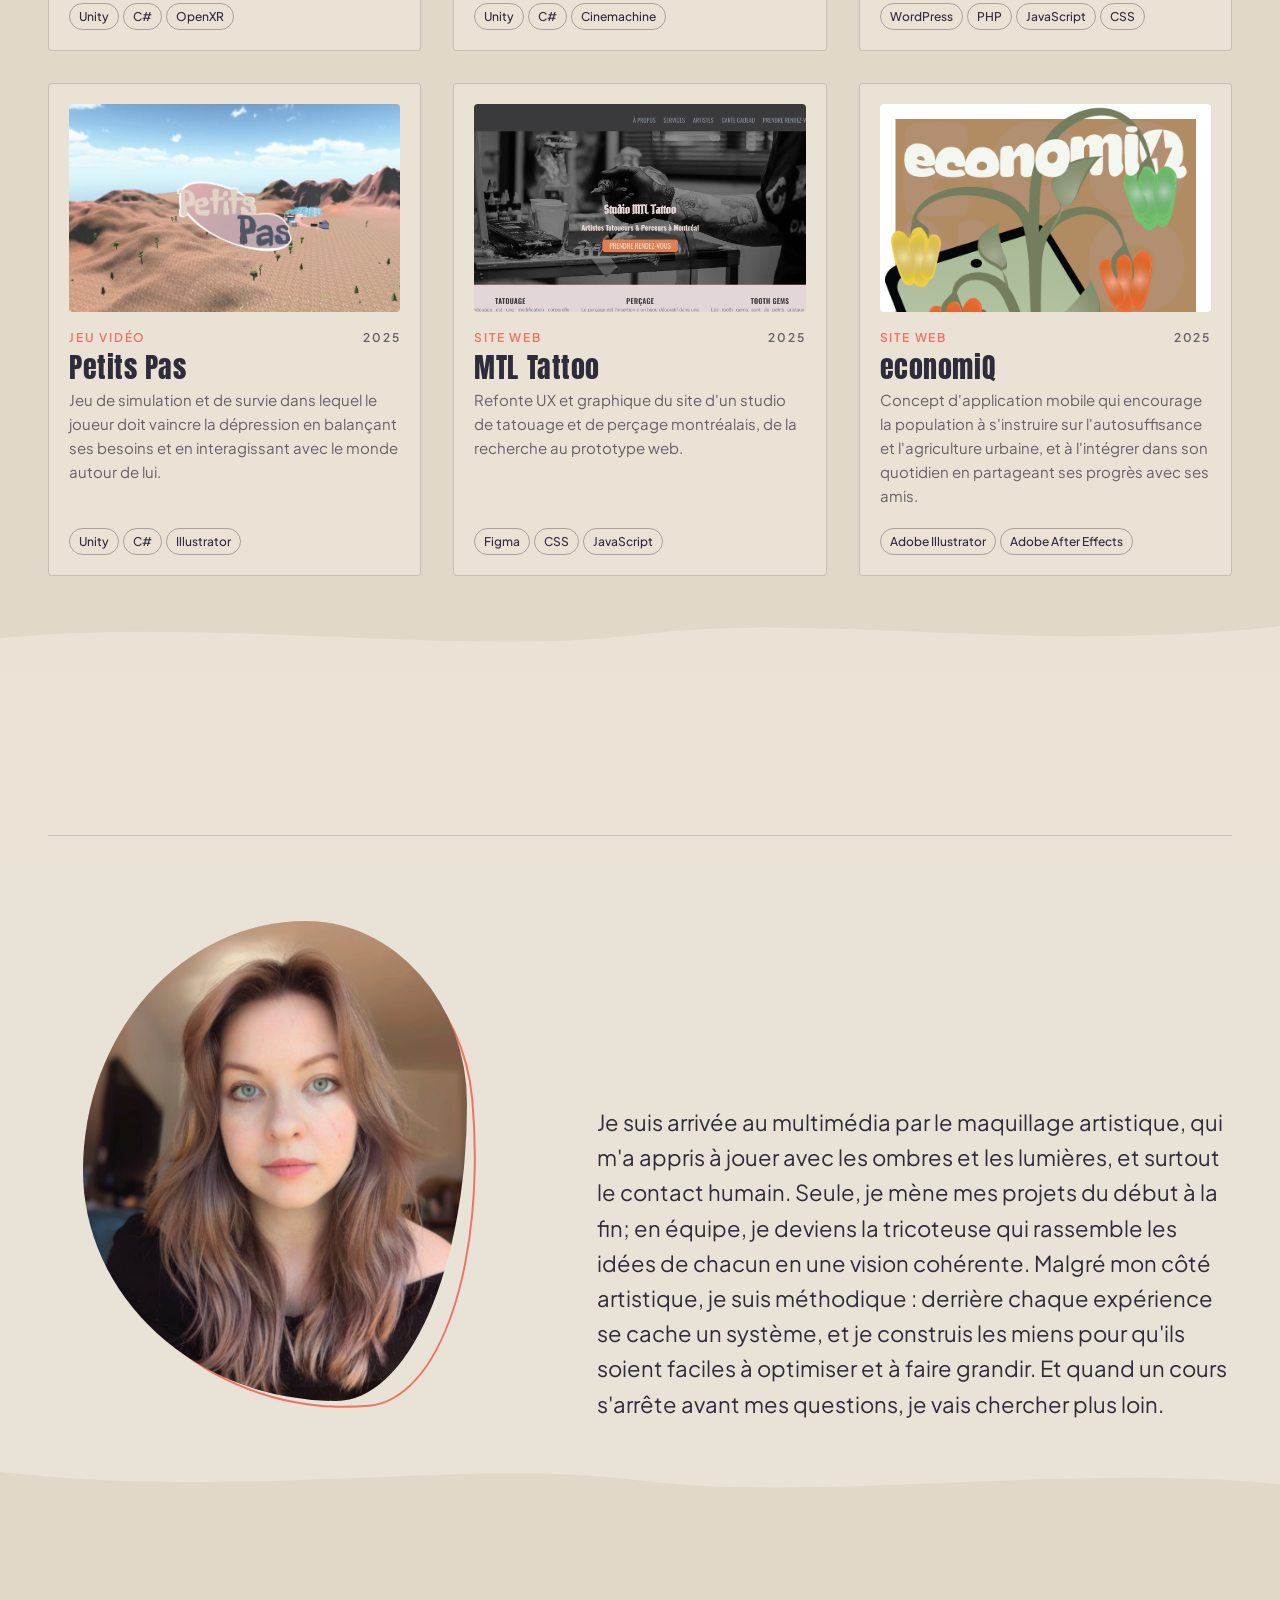
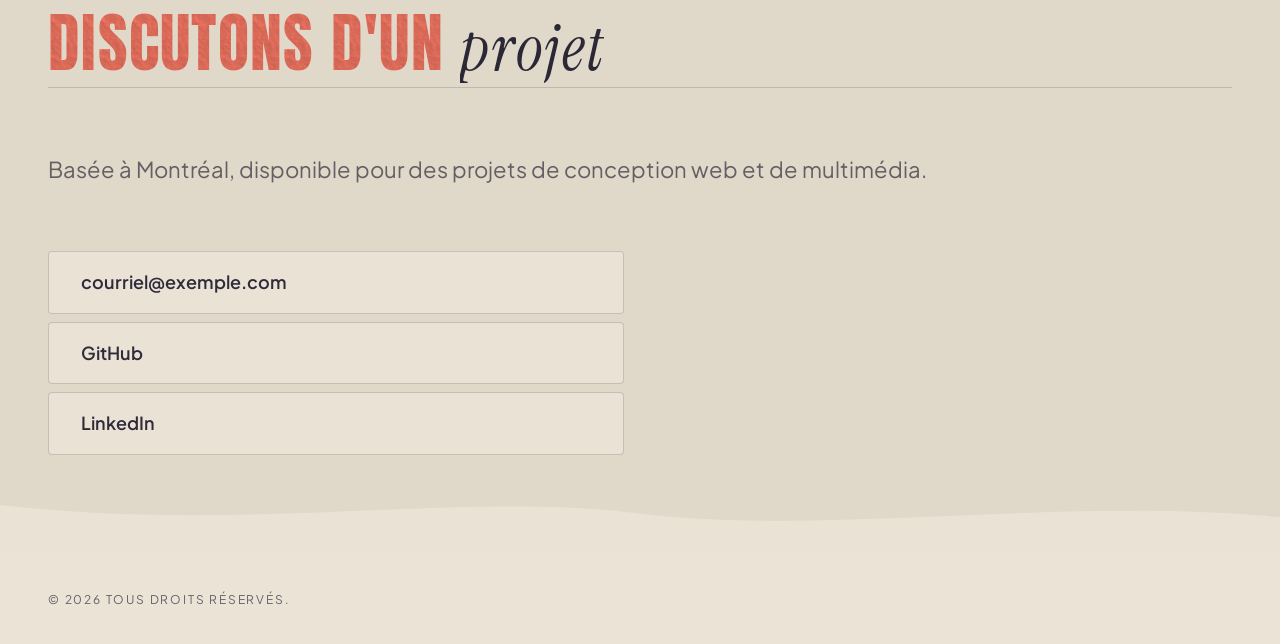
==== commit e637abe1: "Ajout des textes d'intro, et correction des traductions a travers le site" ====
--- a/index.html
+++ b/index.html
@@ -142,8 +142,8 @@
             <img src="images/apropos/fanny.jpg" alt="Fanny Fortier">
           </figure>
           <div class="apropos__contenu">
-            <p class="apropos__accroche" data-i18n="apropos.accroche">Étudiante en Intégration Multimédia à Montréal, je conçois des expériences numériques à la frontière du design d'interface, du développement front-end et de la création interactive.</p>
-            <p class="apropos__texte" data-i18n="apropos.texte">Mon approche privilégie la clarté typographique, l'accessibilité web et des concepts visuels forts sans artifices inutiles.</p>
+            <p class="apropos__accroche" data-i18n="apropos.accroche">Finissante en Intégration multimédia à Montréal, je crée des expériences interactives porteuses de sens, du concept jusqu'au code.</p>
+            <p class="apropos__texte" data-i18n="apropos.texte">Je suis arrivée au multimédia par le maquillage artistique, qui m'a appris à jouer avec les ombres et les lumières, et surtout le contact humain. Seule, je mène mes projets du début à la fin; en équipe, je deviens la tricoteuse qui rassemble les idées de chacun en une vision cohérente. Malgré mon côté artistique, je suis méthodique : derrière chaque expérience se cache un système, et je construis les miens pour qu'ils soient faciles à optimiser et à faire grandir. Et quand un cours s'arrête avant mes questions, je vais chercher plus loin.</p>
           </div>
         </div>
       </div>
--- a/styles/projets.css
+++ b/styles/projets.css
@@ -791,7 +791,7 @@
   }
 }
 
-@media (min-width: 48rem) {
+@media (min-width: 64rem) {
   .bloc-duo {
     grid-template-columns: minmax(0, 1fr) minmax(0, 1fr);
     gap: var(--espace-xl);
--- a/styles/apropos.css
+++ b/styles/apropos.css
@@ -9,7 +9,7 @@
 
 .apropos__grille {
   display: grid;
-  gap: var(--espace-xl);
+  gap: var(--espace-l);
   align-items: center;
 }
 
@@ -17,7 +17,7 @@
   position: relative;
   isolation: isolate;
   justify-self: center;
-  width: min(70%, 16rem);
+  width: min(45%, 10rem);
   aspect-ratio: 4 / 5;
   margin: 0;
 }
@@ -74,6 +74,7 @@
 @media (min-width: 48rem) {
   .apropos__grille {
     grid-template-columns: minmax(0, 2fr) minmax(0, 3fr);
+    gap: var(--espace-xl);
   }
 
   .apropos__photo {
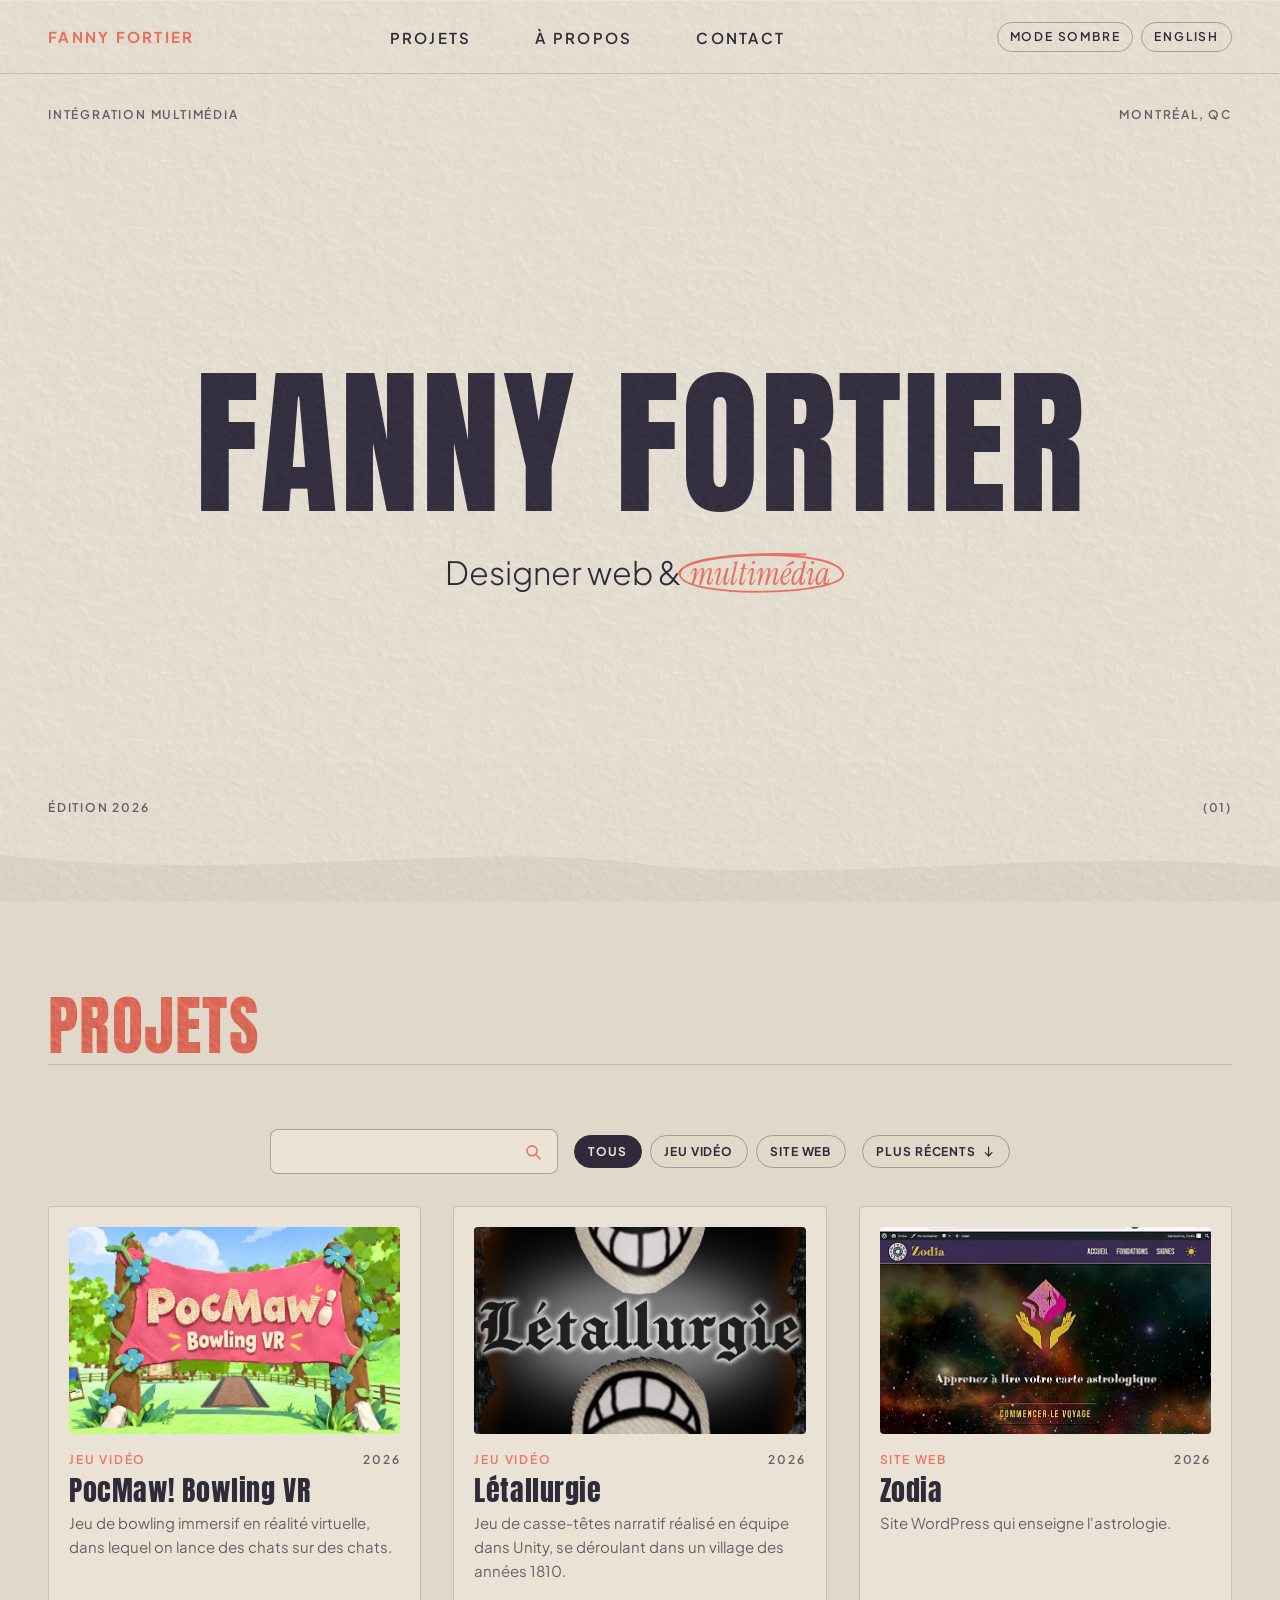
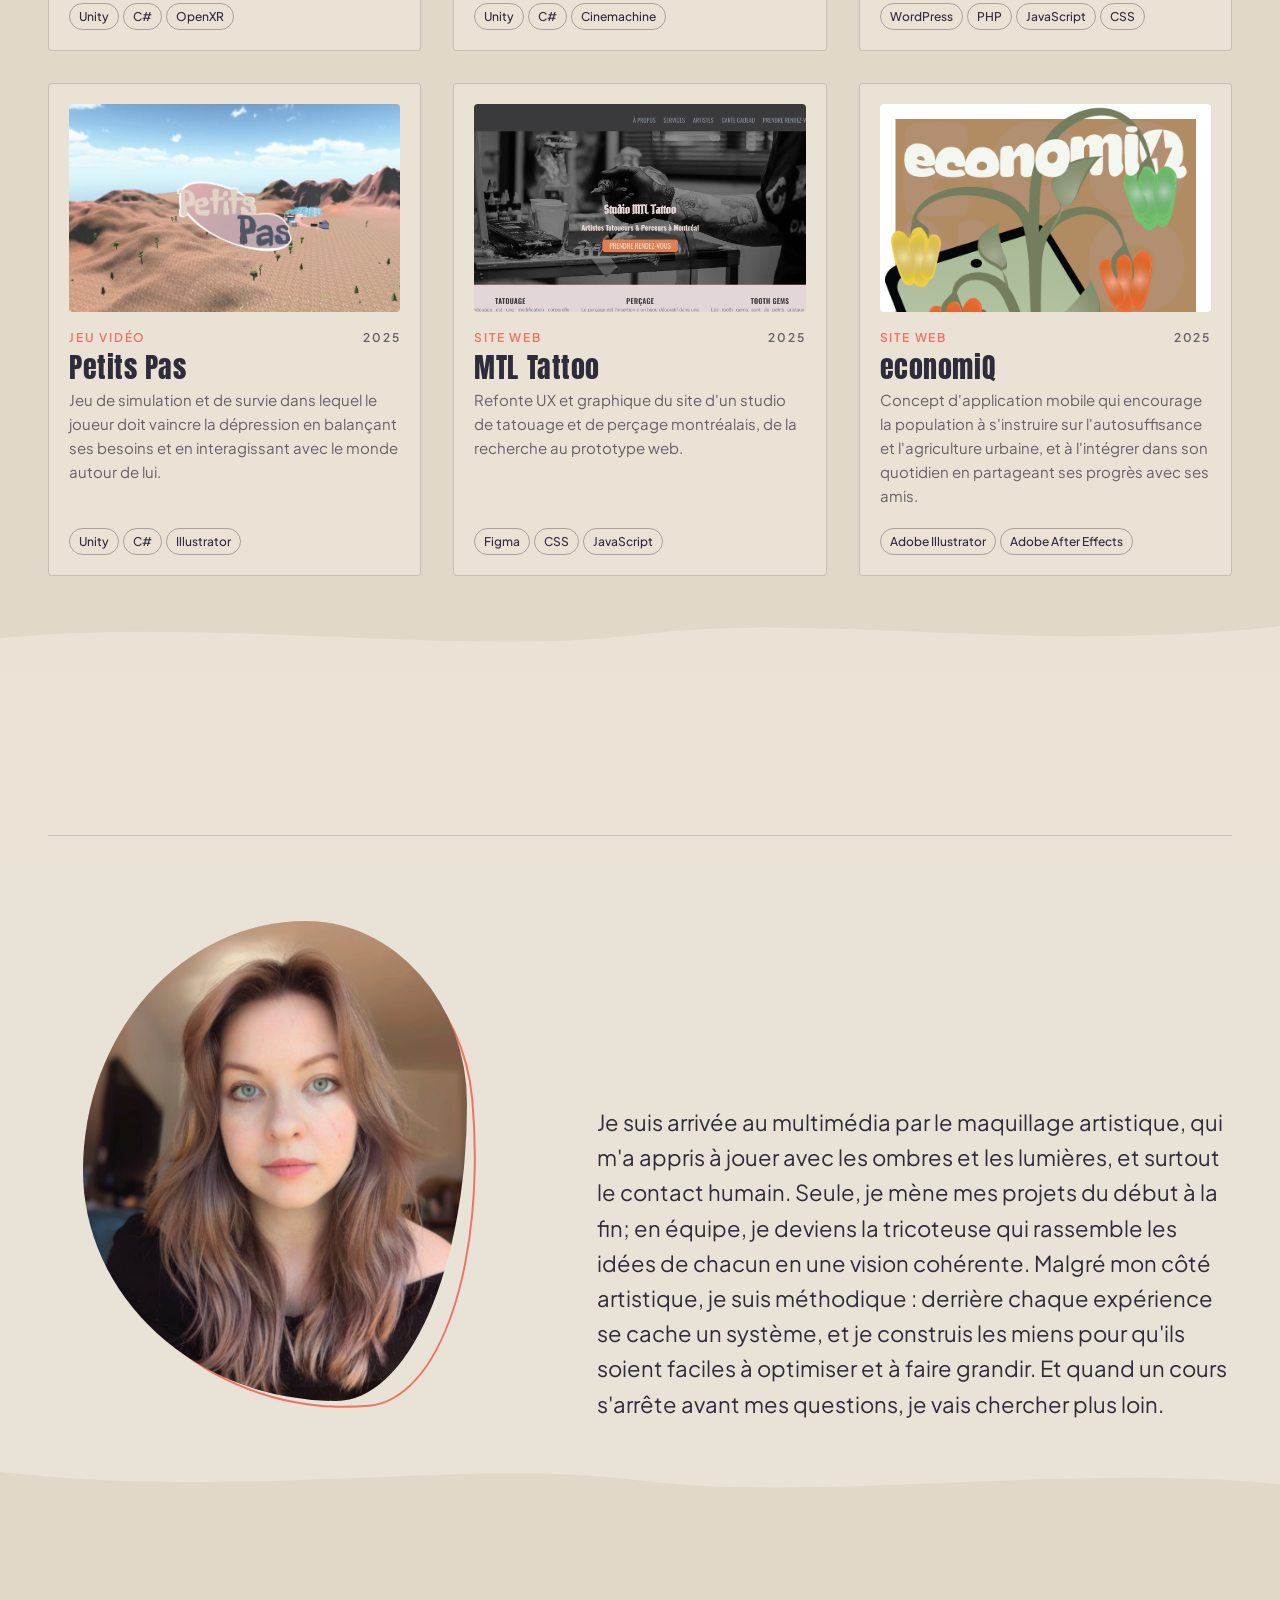
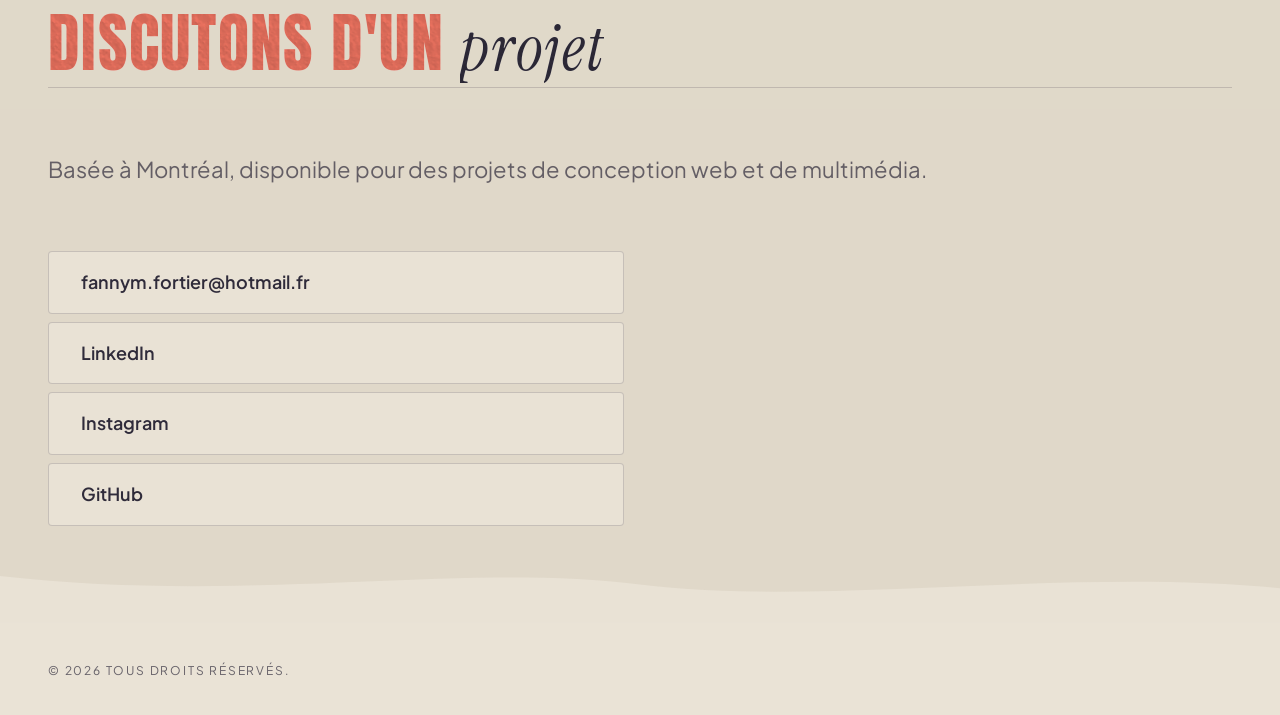
==== commit 065a8395: "Ajout de data dans la section Contact, et correction du scroll en mobile" ====
--- a/index.html
+++ b/index.html
@@ -160,9 +160,10 @@
         </div>
         <p data-i18n="contact.texte">Basée à Montréal, disponible pour des projets de conception web et de multimédia.</p>
         <ul class="contact__liste">
-          <li><a href="mailto:courriel@exemple.com">courriel@exemple.com</a></li>
-          <li><a href="https://github.com/" target="_blank" rel="noopener">GitHub</a></li>
-          <li><a href="https://www.linkedin.com/" target="_blank" rel="noopener">LinkedIn</a></li>
+          <li><a href="mailto:fannym.fortier@hotmail.fr">fannym.fortier@hotmail.fr</a></li>
+          <li><a href="https://www.linkedin.com/in/fanny-fortier-b7622a100" target="_blank" rel="noopener">LinkedIn</a></li>
+          <li><a href="https://www.instagram.com/fannyinmotion/" target="_blank" rel="noopener">Instagram</a></li>
+          <li><a href="https://github.com/fannymfortier" target="_blank" rel="noopener">GitHub</a></li>
         </ul>
       </div>
     </section>
--- a/styles/main.css
+++ b/styles/main.css
@@ -346,6 +346,17 @@
   scroll-snap-align: start;
 }
 
+/* Mobile : tuile de texture plus petite, et seul le hero s'accroche */
+@media (max-width: 48rem) {
+  :root {
+    --texture-taille: 256px;
+  }
+
+  .section {
+    scroll-snap-align: none;
+  }
+}
+
 
 /* ---------- 6. UTILITAIRES ---------- */
 .etiquette {
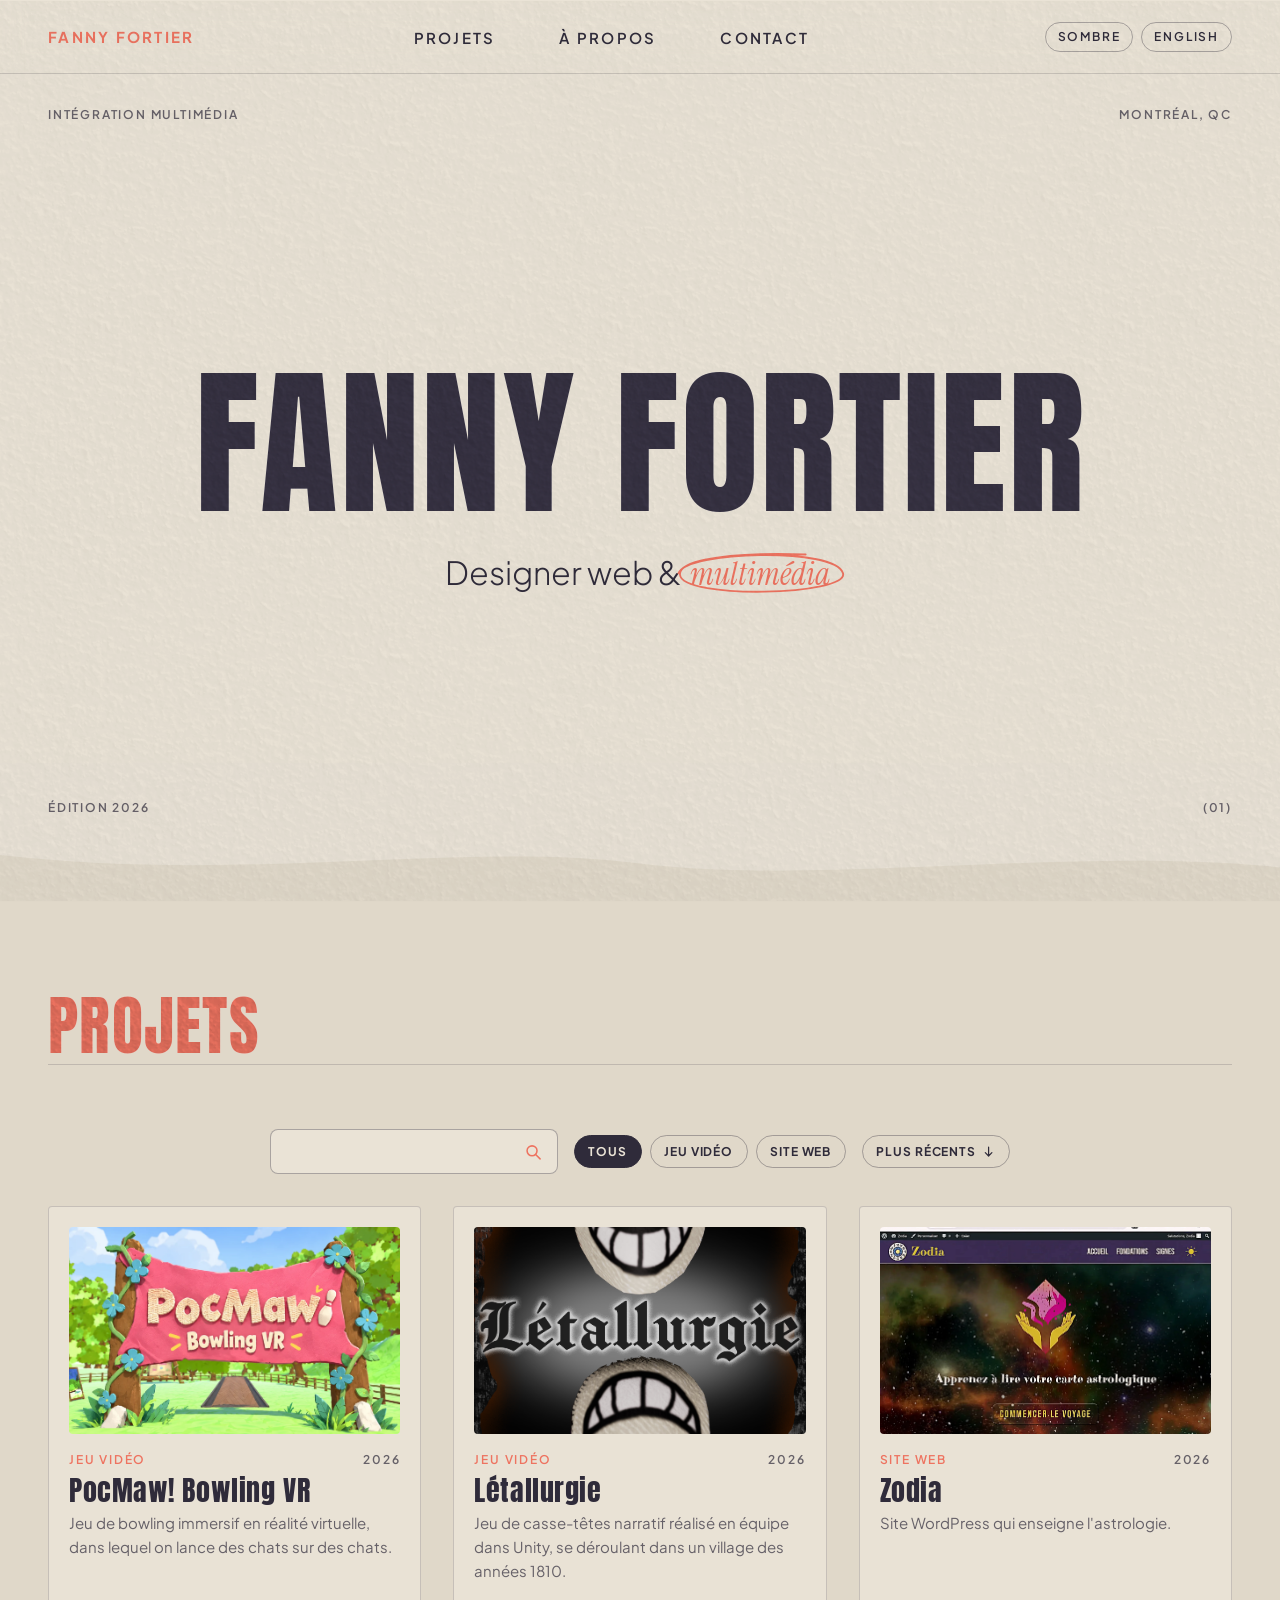
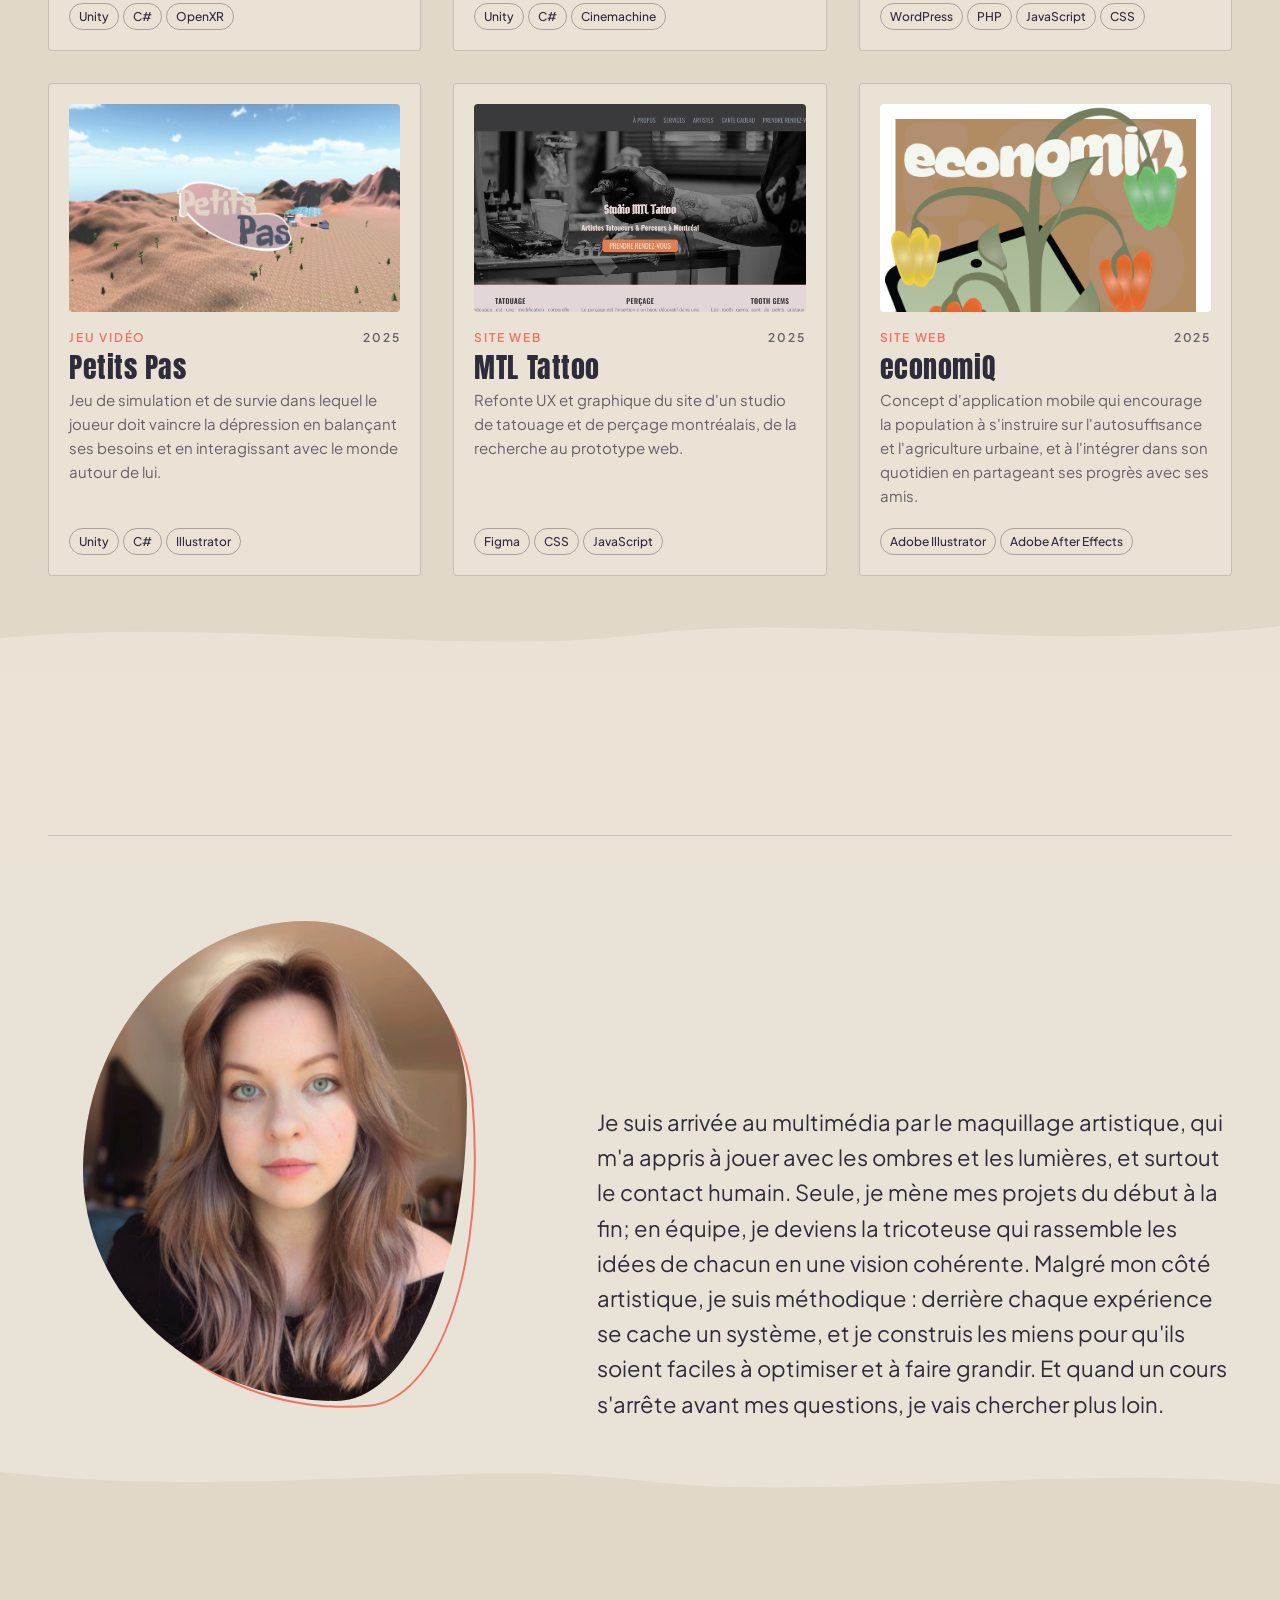
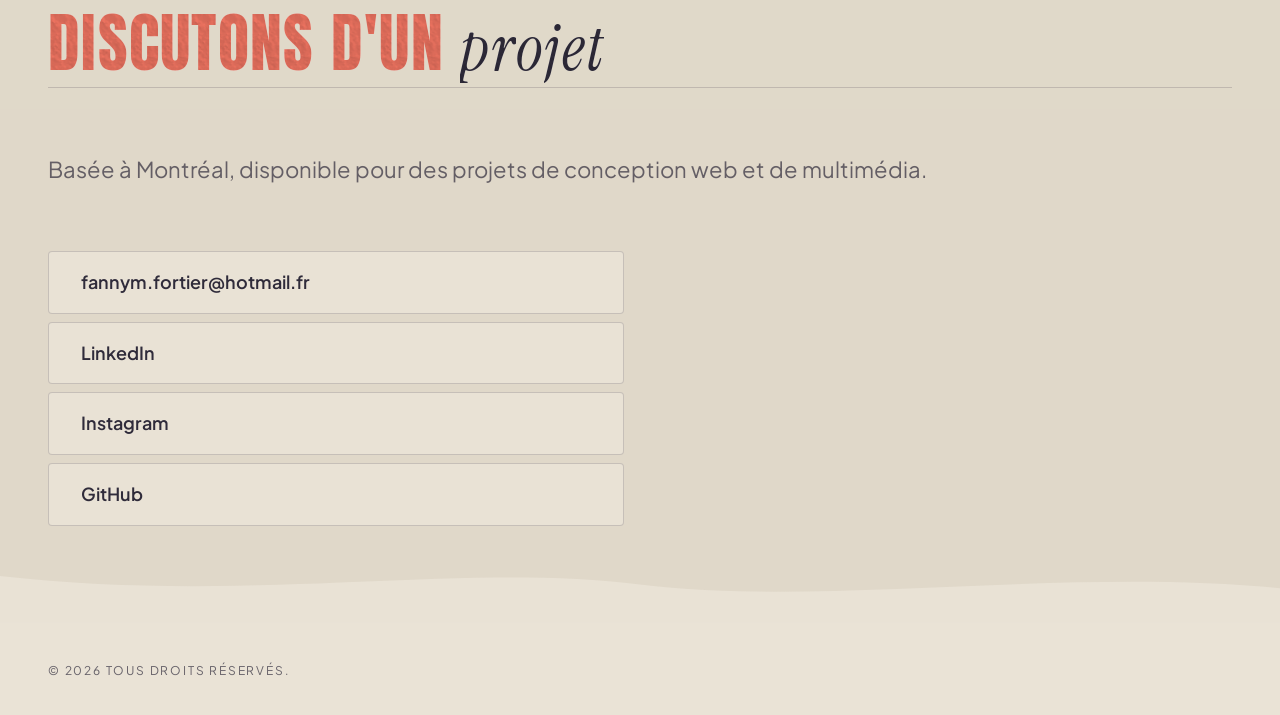
==== commit 60cfb6f8: "Optimisation du header pour mobile et tablette" ====
--- a/index.html
+++ b/index.html
@@ -55,7 +55,7 @@
 
         <div class="controles">
           <button type="button" id="bouton-theme" class="controles__bouton" aria-pressed="false">
-            <span data-i18n="controles.theme">Mode sombre</span>
+            <span data-i18n="controles.theme">Sombre</span>
           </button>
           <button type="button" id="bouton-langue" class="controles__bouton">
             <span data-i18n="controles.langue">English</span>
@@ -161,7 +161,7 @@
         <p data-i18n="contact.texte">Basée à Montréal, disponible pour des projets de conception web et de multimédia.</p>
         <ul class="contact__liste">
           <li><a href="mailto:fannym.fortier@hotmail.fr">fannym.fortier@hotmail.fr</a></li>
-          <li><a href="https://www.linkedin.com/in/fanny-fortier-b7622a100" target="_blank" rel="noopener">LinkedIn</a></li>
+          <li><a href="https://www.linkedin.com/in/fannyfortier" target="_blank" rel="noopener">LinkedIn</a></li>
           <li><a href="https://www.instagram.com/fannyinmotion/" target="_blank" rel="noopener">Instagram</a></li>
           <li><a href="https://github.com/fannymfortier" target="_blank" rel="noopener">GitHub</a></li>
         </ul>
